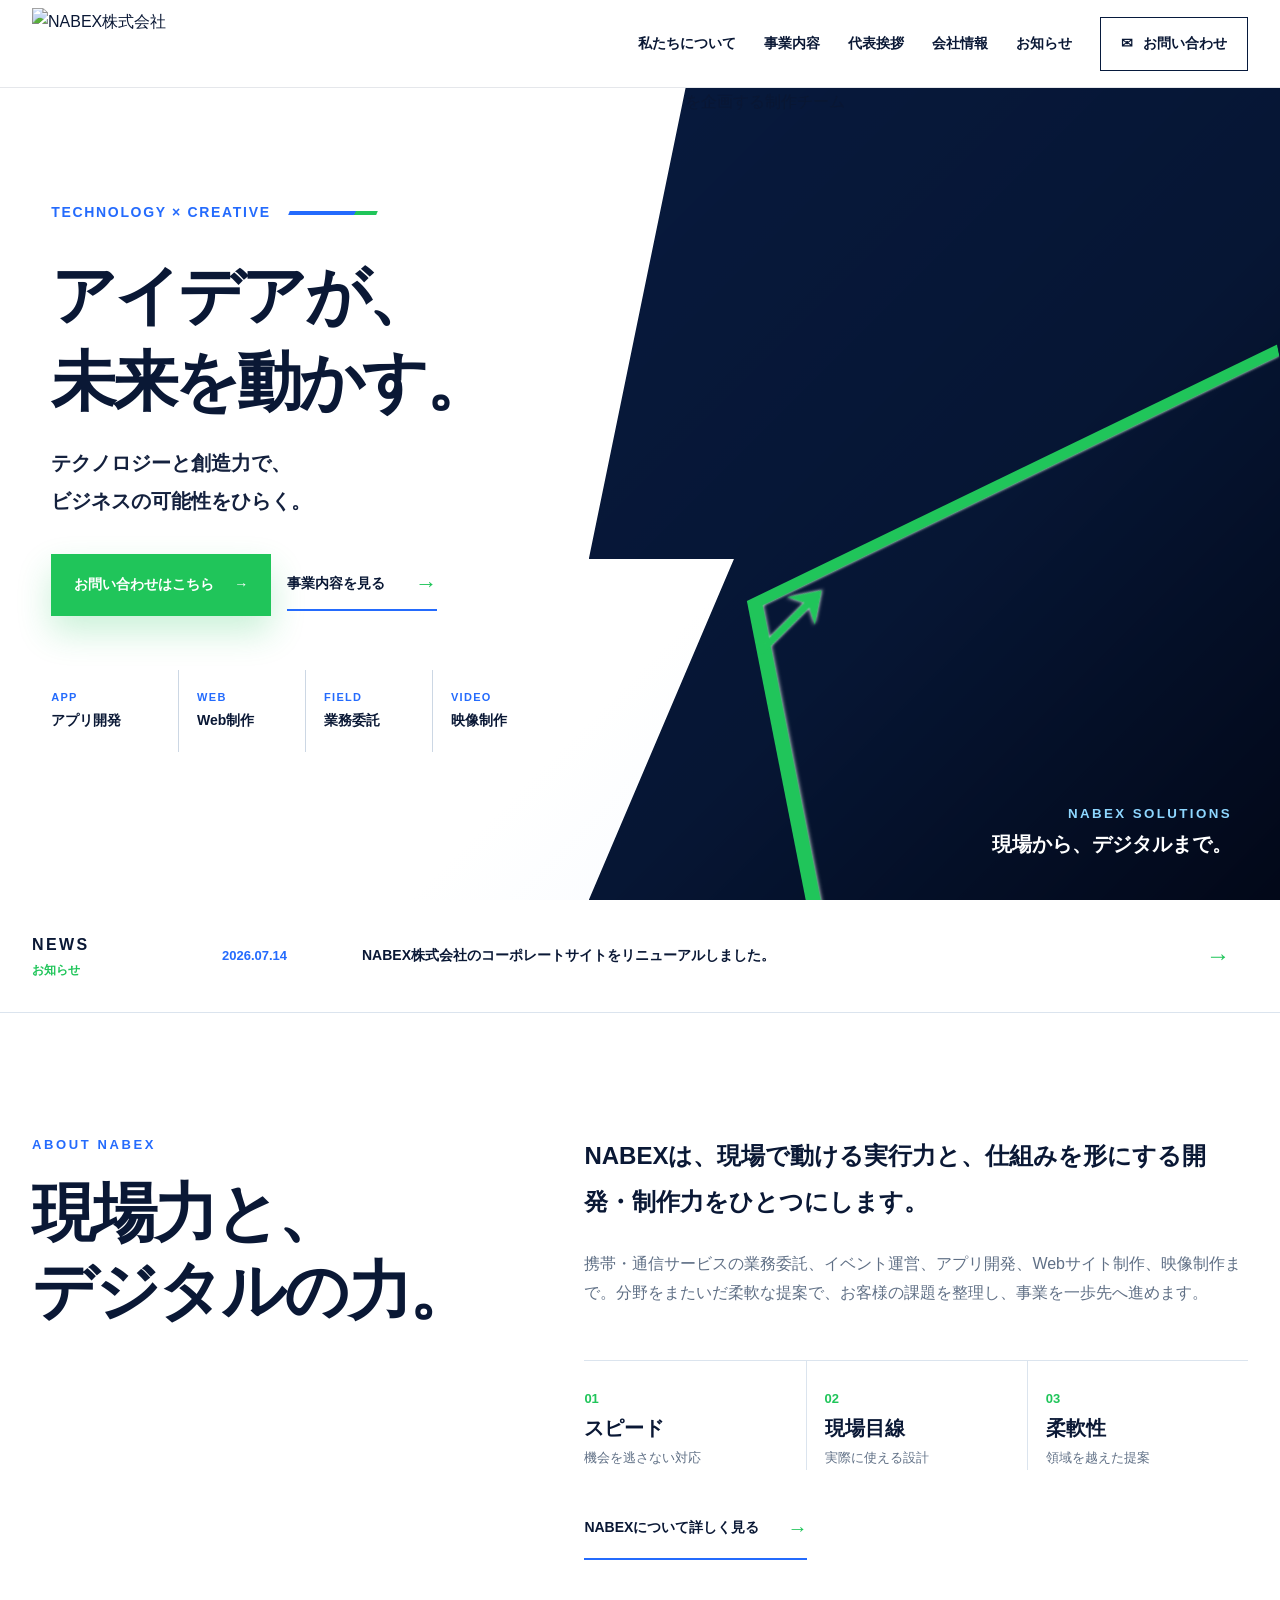
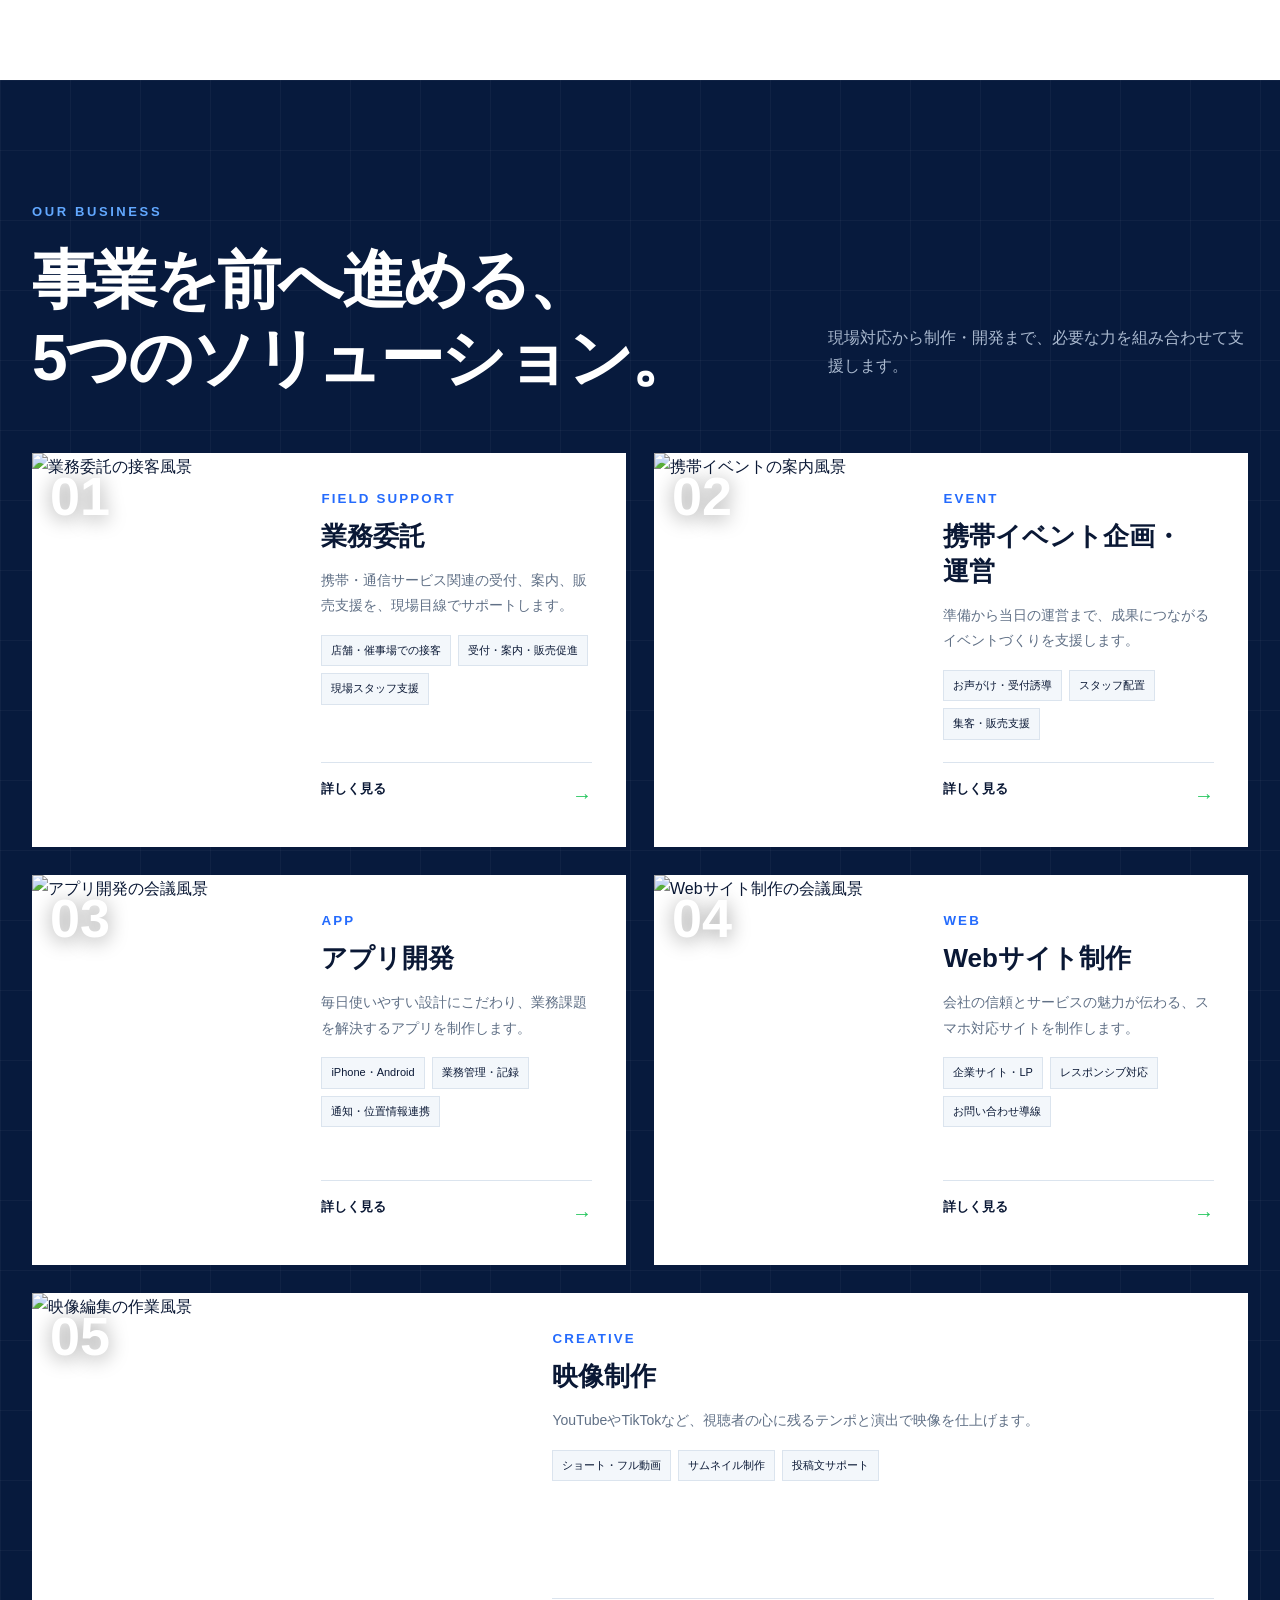
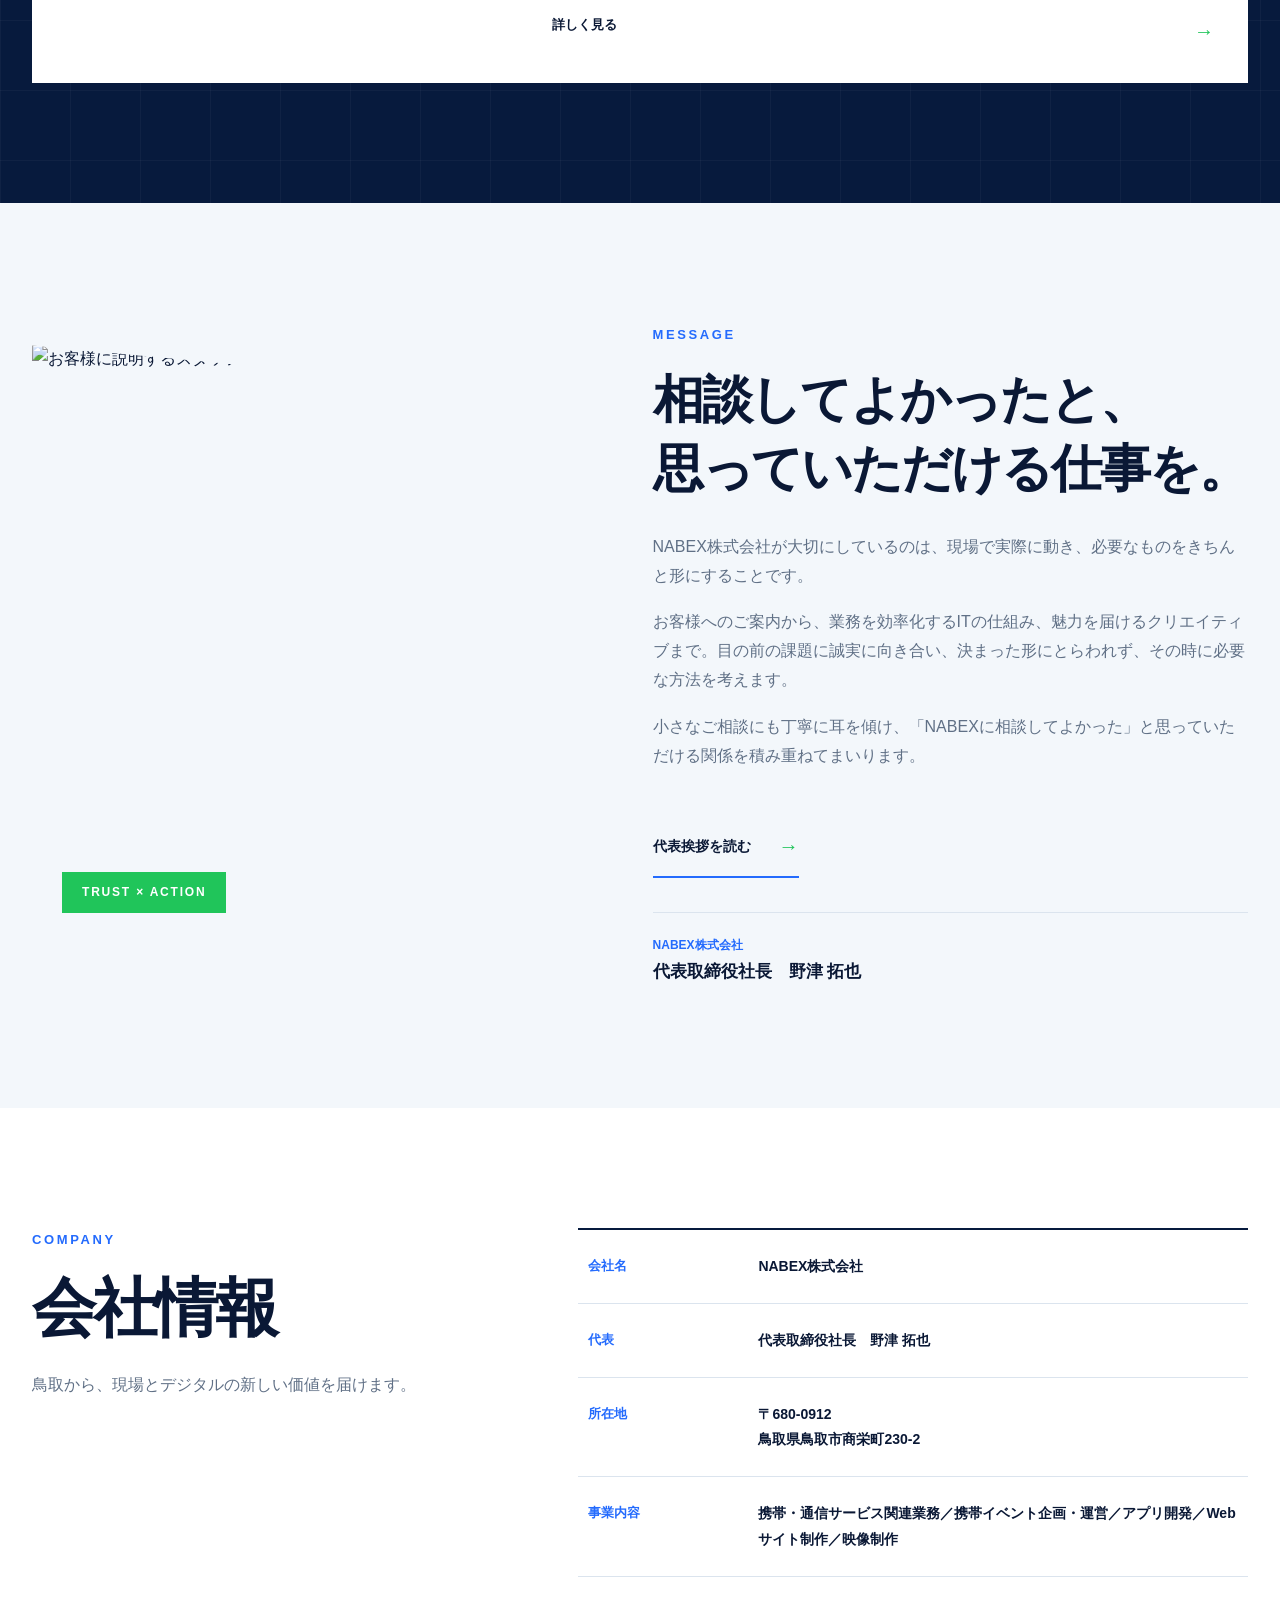
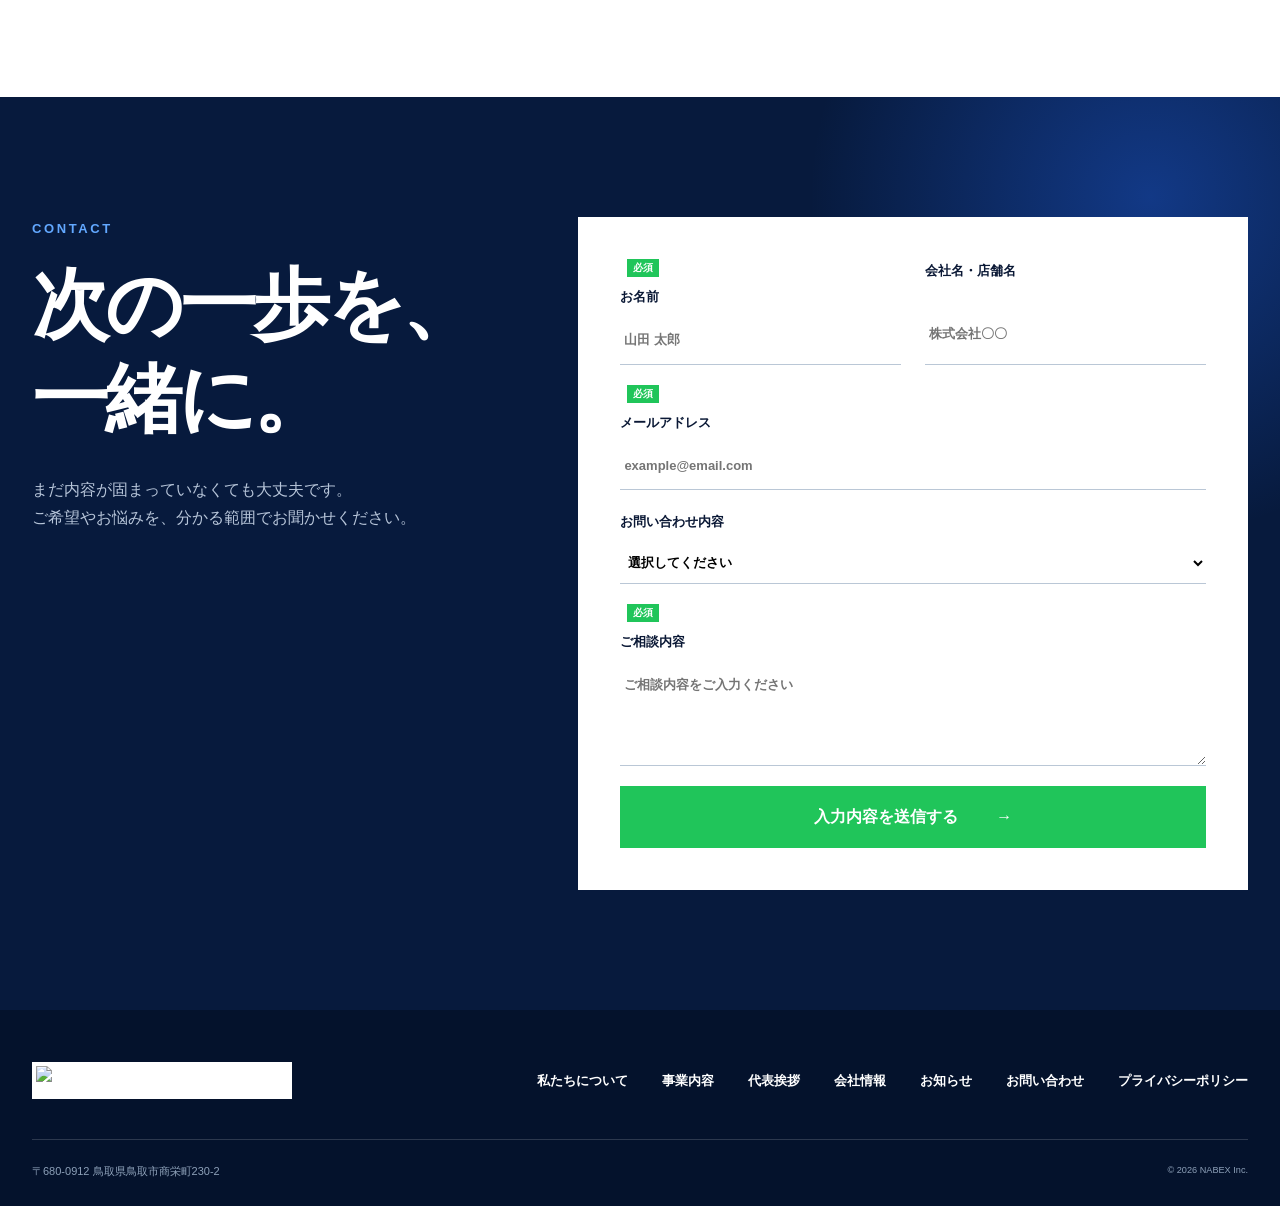
==== index.html @ 5d3fcea1 "Add files via upload" ====
<!doctype html>
<html lang="ja">
<head>
  <meta charset="utf-8">
  <meta name="viewport" content="width=device-width,initial-scale=1">
  <title>NABEX株式会社｜アイデアが、未来を動かす。</title>
  <meta name="description" content="鳥取県鳥取市を拠点に、業務委託、携帯イベント企画・運営、アプリ開発、Webサイト制作、映像制作を行うNABEX株式会社の公式サイトです。">
  <link rel="icon" href="assets/favicon.png">
  <link rel="stylesheet" href="style.css">
  <script src="script.js" defer></script>
</head>
<body>
<main>
  <header class="header"><div class="headerInner">
    <a class="brand" href="index.html" aria-label="トップへ"><img src="assets/nabex-logo.png" alt="NABEX株式会社"></a>
    <button class="menuButton" type="button" aria-label="メニューを開く" aria-expanded="false"><span></span><span></span><span></span></button>
    <nav class="nav" aria-label="メインメニュー"><a href="about.html">私たちについて</a><a href="services.html">事業内容</a><a href="message.html">代表挨拶</a><a href="company.html">会社情報</a><a href="news.html">お知らせ</a><a class="navContact" href="contact.html"><span>✉</span>お問い合わせ</a></nav>
  </div></header>

  <section class="hero" id="top">
    <div class="heroCopy"><div class="kicker">TECHNOLOGY × CREATIVE <i></i></div><h1>アイデアが、<br><em>未来を動かす。</em></h1><p>テクノロジーと創造力で、<br>ビジネスの可能性をひらく。</p>
      <div class="heroActions"><a class="button primary" href="contact.html">お問い合わせはこちら <span>→</span></a><a class="textLink" href="services.html">事業内容を見る <span>→</span></a></div>
      <div class="heroServiceList"><a href="services.html#app"><b>APP</b><span>アプリ開発</span></a><a href="services.html#web"><b>WEB</b><span>Web制作</span></a><a href="services.html#field"><b>FIELD</b><span>業務委託</span></a><a href="services.html#creative"><b>VIDEO</b><span>映像制作</span></a></div>
    </div>
    <div class="heroVisual"><img src="assets/hero-web.png" alt="Webサイトを企画する制作チーム"><div class="heroTint"></div><div class="growthLine"><span>↗</span></div><div class="visualLabel"><small>NABEX SOLUTIONS</small><strong>現場から、デジタルまで。</strong></div></div>
  </section>

  <section class="news" id="news"><div class="sectionWidth newsInner"><div class="newsTitle"><span>NEWS</span><b>お知らせ</b></div><time>2026.07.14</time><p>NABEX株式会社のコーポレートサイトをリニューアルしました。</p><a href="news.html" aria-label="お知らせ一覧を見る">→</a></div></section>

  <section class="about section" id="about"><div class="sectionWidth aboutGrid">
    <div class="sectionHeading"><span class="eyebrow">ABOUT NABEX</span><h2>現場力と、<br>デジタルの力。</h2></div>
    <div class="aboutBody"><p class="largeText">NABEXは、現場で動ける実行力と、仕組みを形にする開発・制作力をひとつにします。</p><p>携帯・通信サービスの業務委託、イベント運営、アプリ開発、Webサイト制作、映像制作まで。分野をまたいだ柔軟な提案で、お客様の課題を整理し、事業を一歩先へ進めます。</p><div class="values"><div><b>01</b><strong>スピード</strong><span>機会を逃さない対応</span></div><div><b>02</b><strong>現場目線</strong><span>実際に使える設計</span></div><div><b>03</b><strong>柔軟性</strong><span>領域を越えた提案</span></div></div><a class="inlineArrow" href="about.html">NABEXについて詳しく見る <span>→</span></a></div>
  </div></section>

  <section class="business section" id="business"><div class="sectionWidth"><div class="businessHead"><div class="sectionHeading light"><span class="eyebrow">OUR BUSINESS</span><h2>事業を前へ進める、<br>5つのソリューション。</h2></div><p>現場対応から制作・開発まで、必要な力を組み合わせて支援します。</p></div>
    <div class="serviceGrid">
      <article class="serviceCard" id="service-field"><div class="serviceImage"><img src="assets/service-outsourcing.png" alt="業務委託の接客風景"><span>01</span></div><div class="serviceContent"><small>FIELD SUPPORT</small><h3>業務委託</h3><p>携帯・通信サービス関連の受付、案内、販売支援を、現場目線でサポートします。</p><ul><li>店舗・催事場での接客</li><li>受付・案内・販売促進</li><li>現場スタッフ支援</li></ul><a href="services.html#field">詳しく見る <span>→</span></a></div></article>
      <article class="serviceCard"><div class="serviceImage"><img src="assets/service-outsourcing.png" alt="携帯イベントの案内風景"><span>02</span></div><div class="serviceContent"><small>EVENT</small><h3>携帯イベント企画・運営</h3><p>準備から当日の運営まで、成果につながるイベントづくりを支援します。</p><ul><li>お声がけ・受付誘導</li><li>スタッフ配置</li><li>集客・販売支援</li></ul><a href="services.html#event">詳しく見る <span>→</span></a></div></article>
      <article class="serviceCard" id="service-app"><div class="serviceImage"><img src="assets/service-app.png" alt="アプリ開発の会議風景"><span>03</span></div><div class="serviceContent"><small>APP</small><h3>アプリ開発</h3><p>毎日使いやすい設計にこだわり、業務課題を解決するアプリを制作します。</p><ul><li>iPhone・Android</li><li>業務管理・記録</li><li>通知・位置情報連携</li></ul><a href="services.html#app">詳しく見る <span>→</span></a></div></article>
      <article class="serviceCard" id="service-web"><div class="serviceImage"><img src="assets/hero-web.png" alt="Webサイト制作の会議風景"><span>04</span></div><div class="serviceContent"><small>WEB</small><h3>Webサイト制作</h3><p>会社の信頼とサービスの魅力が伝わる、スマホ対応サイトを制作します。</p><ul><li>企業サイト・LP</li><li>レスポンシブ対応</li><li>お問い合わせ導線</li></ul><a href="services.html#web">詳しく見る <span>→</span></a></div></article>
      <article class="serviceCard" id="service-creative"><div class="serviceImage"><img src="assets/service-video.png" alt="映像編集の作業風景"><span>05</span></div><div class="serviceContent"><small>CREATIVE</small><h3>映像制作</h3><p>YouTubeやTikTokなど、視聴者の心に残るテンポと演出で映像を仕上げます。</p><ul><li>ショート・フル動画</li><li>サムネイル制作</li><li>投稿文サポート</li></ul><a href="services.html#creative">詳しく見る <span>→</span></a></div></article>
    </div>
  </div></section>

  <section class="message section"><div class="sectionWidth messageGrid"><div class="messagePhoto"><img src="assets/service-outsourcing.png" alt="お客様に説明するスタッフ"><span>TRUST × ACTION</span></div><div class="messageText"><span class="eyebrow">MESSAGE</span><h2>相談してよかったと、<br>思っていただける仕事を。</h2><p>NABEX株式会社が大切にしているのは、現場で実際に動き、必要なものをきちんと形にすることです。</p><p>お客様へのご案内から、業務を効率化するITの仕組み、魅力を届けるクリエイティブまで。目の前の課題に誠実に向き合い、決まった形にとらわれず、その時に必要な方法を考えます。</p><p>小さなご相談にも丁寧に耳を傾け、「NABEXに相談してよかった」と思っていただける関係を積み重ねてまいります。</p><a class="inlineArrow" href="message.html">代表挨拶を読む <span>→</span></a><div class="signature"><span>NABEX株式会社</span><strong>代表取締役社長　野津 拓也</strong></div></div></div></section>

  <section class="company section" id="company"><div class="sectionWidth companyGrid"><div class="sectionHeading"><span class="eyebrow">COMPANY</span><h2>会社情報</h2><p>鳥取から、現場とデジタルの新しい価値を届けます。</p></div><dl><div><dt>会社名</dt><dd>NABEX株式会社</dd></div><div><dt>代表</dt><dd>代表取締役社長　野津 拓也</dd></div><div><dt>所在地</dt><dd>〒680-0912<br>鳥取県鳥取市商栄町230-2</dd></div><div><dt>事業内容</dt><dd>携帯・通信サービス関連業務／携帯イベント企画・運営／アプリ開発／Webサイト制作／映像制作</dd></div></dl></div></section>

  <section class="contact section" id="contact"><div class="contactGlow"></div><div class="sectionWidth contactGrid"><div class="contactCopy"><span class="eyebrow">CONTACT</span><h2><span>次の一歩を、</span><span>一緒に。</span></h2><p>まだ内容が固まっていなくても大丈夫です。<br>ご希望やお悩みを、分かる範囲でお聞かせください。</p></div><form class="contactForm"><div class="formColumns"><label>お名前<span>必須</span><input name="name" required placeholder="山田 太郎"></label><label>会社名・店舗名<input name="company" placeholder="株式会社〇〇"></label></div><label>メールアドレス<span>必須</span><input type="email" name="email" required placeholder="example@email.com"></label><label>お問い合わせ内容<select name="type"><option value="">選択してください</option><option>業務委託</option><option>携帯イベント企画・運営</option><option>アプリ開発</option><option>Webサイト制作</option><option>映像制作</option><option>その他</option></select></label><label>ご相談内容<span>必須</span><textarea name="message" required placeholder="ご相談内容をご入力ください"></textarea></label><button type="submit">入力内容を送信する <span>→</span></button><p class="formSuccess" role="status" hidden>ありがとうございます。お問い合わせ内容を受け付けました。</p></form></div></section>

  <footer><div class="sectionWidth footerTop"><a href="index.html"><img src="assets/nabex-logo.png" alt="NABEX株式会社"></a><div><a href="about.html">私たちについて</a><a href="services.html">事業内容</a><a href="message.html">代表挨拶</a><a href="company.html">会社情報</a><a href="news.html">お知らせ</a><a href="contact.html">お問い合わせ</a><a href="privacy.html">プライバシーポリシー</a></div></div><div class="sectionWidth footerBottom"><span>〒680-0912 鳥取県鳥取市商栄町230-2</span><small>© 2026 NABEX Inc.</small></div></footer>
</main>
</body>
</html>
---- style.css ----
:root{--navy:#071a3d;--navy2:#0b2756;--green:#20c55a;--blue:#246bfd;--ink:#0a1835;--muted:#607086;--pale:#f3f7fb;--line:#dbe4ee;--white:#fff}
*{box-sizing:border-box}html{scroll-behavior:smooth;scroll-padding-top:88px}body{margin:0;color:var(--ink);background:#fff;font-family:"Noto Sans JP","Hiragino Kaku Gothic ProN","Yu Gothic",Meiryo,sans-serif;line-height:1.8;overflow-x:hidden}a{color:inherit;text-decoration:none}img{display:block;max-width:100%}button,input,select,textarea{font:inherit}.sectionWidth{width:min(1240px,calc(100% - 64px));margin-inline:auto}.section{padding:120px 0}.eyebrow{display:block;color:var(--blue);font-size:13px;font-weight:800;letter-spacing:.2em;margin-bottom:18px}.sectionHeading h2{font-size:clamp(38px,5vw,68px);line-height:1.22;letter-spacing:-.045em;margin:0;font-weight:800}.sectionHeading p{color:var(--muted);max-width:440px;margin-top:24px}
.header{height:88px;position:fixed;inset:0 0 auto;z-index:50;background:rgba(255,255,255,.96);border-bottom:1px solid rgba(7,26,61,.1);backdrop-filter:blur(16px)}.headerInner{height:100%;width:min(1460px,calc(100% - 64px));margin:auto;display:flex;align-items:center;justify-content:space-between;gap:26px}.brand img{width:250px;height:72px;object-fit:contain}.nav{display:flex;align-items:center;gap:28px;font-size:14px;font-weight:700}.nav>a:not(.navContact){position:relative}.nav>a:not(.navContact):after{content:"";position:absolute;left:0;right:100%;bottom:-10px;height:2px;background:var(--green);transition:.25s}.nav>a:not(.navContact):hover:after,.nav>a.current:not(.navContact):after{right:0}.navContact{height:54px;border:1px solid var(--navy);padding:0 20px;display:flex;align-items:center;gap:10px;transition:.25s}.navContact:hover,.navContact.current{color:#fff;background:var(--navy)}.menuButton{display:none}
.hero{min-height:900px;padding-top:88px;display:grid;grid-template-columns:46% 54%;position:relative;background:linear-gradient(135deg,#fff 60%,#edf5ff);overflow:hidden}.heroCopy{padding:112px 4vw 0 max(4vw,calc((100vw - 1440px)/2 + 56px));position:relative;z-index:3}.kicker{display:flex;align-items:center;gap:18px;color:var(--blue);font-size:14px;font-weight:800;letter-spacing:.12em}.kicker i{width:88px;height:4px;background:linear-gradient(90deg,var(--blue) 75%,var(--green) 75%);transform:skew(-22deg)}.hero h1{font-size:clamp(56px,5.4vw,82px);line-height:1.32;letter-spacing:-.055em;margin:28px 0 18px;font-weight:850}.hero h1 em{font-style:normal;white-space:nowrap}.heroCopy>p{font-size:20px;font-weight:700;line-height:1.9;margin:0;color:#14213e}.heroActions{display:flex;align-items:center;gap:38px;margin-top:34px}.button{height:62px;padding:0 28px;display:inline-flex;align-items:center;justify-content:center;gap:32px;font-weight:800;transition:.25s}.primary{background:var(--green);color:#fff;box-shadow:0 16px 34px rgba(32,197,90,.24)}.primary:hover{background:#16aa49;transform:translateY(-2px)}.primary:hover span,.textLink:hover span{transform:translateX(6px)}.button span,.textLink span{transition:.25s}.textLink{height:52px;display:flex;align-items:center;gap:28px;border-bottom:2px solid var(--blue);font-weight:800}.textLink span{color:var(--green);font-size:22px}.heroServiceList{display:grid;grid-template-columns:repeat(4,1fr);margin-top:54px;max-width:620px}.heroServiceList a{min-height:82px;padding:8px 18px;border-left:1px solid #ccd7e4;display:flex;flex-direction:column;justify-content:center}.heroServiceList a:first-child{border-left:0;padding-left:0}.heroServiceList b{font-size:11px;color:var(--blue);letter-spacing:.12em}.heroServiceList span{font-size:14px;font-weight:800;white-space:nowrap}.heroVisual{position:relative;overflow:hidden;clip-path:polygon(14% 0,100% 0,100% 100%,0 100%,21% 58%,0 58%);background:var(--navy);animation:visualIn .9s ease both}.heroVisual>img{width:100%;height:100%;object-fit:cover}.heroTint{position:absolute;inset:0;background:linear-gradient(135deg,rgba(36,107,253,.06),rgba(7,26,61,.2) 55%,rgba(7,26,61,.8));mix-blend-mode:multiply}.growthLine{position:absolute;right:-2%;bottom:8%;width:72%;height:48%;border-left:13px solid var(--green);border-top:13px solid var(--green);transform:skew(-22deg) rotate(-31deg);filter:drop-shadow(0 0 2px white);animation:lineIn 1.2s .35s ease both}.growthLine span{position:absolute;left:-28px;top:-47px;color:var(--green);font-size:92px;transform:rotate(31deg) skew(22deg);font-weight:900}.visualLabel{position:absolute;right:48px;bottom:38px;color:#fff;text-align:right}.visualLabel small{display:block;color:#8ed7ff;letter-spacing:.18em;font-weight:800}.visualLabel strong{font-size:20px}.news{border-bottom:1px solid var(--line);background:#fff}.newsInner{height:112px;display:grid;grid-template-columns:170px 120px 1fr 42px;align-items:center;gap:20px}.newsTitle{display:flex;flex-direction:column}.newsTitle span{font-weight:900;letter-spacing:.15em}.newsTitle b{font-size:12px;color:var(--green)}.news time{font-size:13px;color:var(--blue);font-weight:800}.news p{font-size:14px;font-weight:600}.news a{font-size:24px;color:var(--green)}
.about{background:#fff}.aboutGrid{display:grid;grid-template-columns:.8fr 1.2fr;gap:110px}.largeText{font-size:24px;font-weight:750;line-height:1.9;margin:0 0 26px}.aboutBody>p:not(.largeText){color:var(--muted);max-width:720px}.values{display:grid;grid-template-columns:repeat(3,1fr);margin-top:52px;border-top:1px solid var(--line)}.values>div{padding:26px 18px 0;border-left:1px solid var(--line);display:flex;flex-direction:column}.values>div:first-child{border-left:0;padding-left:0}.values b{color:var(--green);font-size:13px}.values strong{font-size:20px}.values span{font-size:13px;color:var(--muted)}
.business{background:var(--navy);color:#fff;position:relative;overflow:hidden}.business:before{content:"";position:absolute;inset:0;background-image:linear-gradient(rgba(255,255,255,.035) 1px,transparent 1px),linear-gradient(90deg,rgba(255,255,255,.035) 1px,transparent 1px);background-size:70px 70px}.business>.sectionWidth{position:relative}.businessHead{display:flex;justify-content:space-between;align-items:end;margin-bottom:56px}.light .eyebrow{color:#62a8ff}.light h2{color:#fff}.businessHead>p{color:#aab9cf;max-width:420px}.serviceGrid{display:grid;grid-template-columns:repeat(2,1fr);gap:28px}.serviceCard{background:#fff;color:var(--ink);display:grid;grid-template-columns:43% 57%;min-height:390px;overflow:hidden;transition:.3s}.serviceCard:last-child{grid-column:1/-1;grid-template-columns:40% 60%}.serviceCard:hover{transform:translateY(-7px);box-shadow:0 26px 60px rgba(0,0,0,.24)}.serviceImage{position:relative;overflow:hidden}.serviceImage img{width:100%;height:100%;object-fit:cover;transition:.5s}.serviceCard:hover img{transform:scale(1.04)}.serviceImage span{position:absolute;left:18px;top:16px;color:#fff;font-size:54px;font-weight:900;line-height:1;text-shadow:0 3px 20px rgba(0,0,0,.4)}.serviceContent{padding:34px;display:flex;flex-direction:column}.serviceContent small{color:var(--blue);font-weight:800;letter-spacing:.16em}.serviceContent h3{font-size:26px;line-height:1.35;margin:8px 0 14px}.serviceContent p{font-size:14px;color:var(--muted);margin:0}.serviceContent ul{list-style:none;margin:16px 0 22px;padding:0;display:flex;flex-wrap:wrap;gap:7px}.serviceContent li{font-size:11px;padding:5px 9px;background:var(--pale);border:1px solid var(--line)}.serviceContent>a{margin-top:auto;display:flex;justify-content:space-between;padding-top:14px;border-top:1px solid var(--line);font-size:13px;font-weight:800}.serviceContent>a span{color:var(--green);font-size:20px}
.message{background:var(--pale)}.messageGrid{display:grid;grid-template-columns:1fr 1fr;gap:90px;align-items:center}.messagePhoto{height:620px;position:relative;clip-path:polygon(0 0,100% 8%,87% 100%,0 92%)}.messagePhoto img{width:100%;height:100%;object-fit:cover}.messagePhoto span{position:absolute;left:30px;bottom:52px;background:var(--green);color:#fff;padding:10px 20px;font-size:12px;font-weight:900;letter-spacing:.15em}.messageText h2{font-size:clamp(34px,4vw,56px);line-height:1.35;letter-spacing:-.04em;margin:0 0 30px}.messageText p{color:var(--muted);margin:0 0 18px}.signature{border-top:1px solid var(--line);margin-top:34px;padding-top:22px;display:flex;flex-direction:column}.signature span{font-size:12px;color:var(--blue);font-weight:800}.signature strong{font-size:17px}
.company{background:#fff}.companyGrid{display:grid;grid-template-columns:.8fr 1.2fr;gap:100px}.company dl{margin:0;border-top:2px solid var(--navy)}.company dl>div{display:grid;grid-template-columns:170px 1fr;border-bottom:1px solid var(--line);padding:24px 10px}.company dt{font-size:13px;color:var(--blue);font-weight:800}.company dd{margin:0;font-size:14px;font-weight:600}
.contact{background:var(--navy);color:#fff;position:relative;overflow:hidden}.contactGlow{position:absolute;width:740px;height:740px;border-radius:50%;right:-240px;top:-270px;background:radial-gradient(circle,rgba(36,107,253,.38),transparent 65%)}.contactGrid{position:relative;display:grid;grid-template-columns:.8fr 1.2fr;gap:100px}.contactCopy .eyebrow{color:#62a8ff}.contactCopy h2{font-size:clamp(52px,6vw,86px);line-height:1.22;letter-spacing:-.05em;margin:0 0 30px}.contactCopy p{color:#b7c5d9}.contactForm{background:#fff;color:var(--ink);padding:42px;display:grid;gap:20px}.contactForm label{display:grid;gap:8px;font-size:13px;font-weight:800}.contactForm label>span{display:inline-block;justify-self:start;background:var(--green);color:#fff;font-size:10px;padding:0 6px;margin-left:7px;grid-row:1;grid-column:1}.contactForm input,.contactForm select,.contactForm textarea{width:100%;border:0;border-bottom:1px solid #bac7d6;padding:12px 4px;outline:none;background:#fff}.contactForm input:focus,.contactForm select:focus,.contactForm textarea:focus{border-color:var(--blue)}.contactForm textarea{min-height:105px;resize:vertical}.formColumns{display:grid;grid-template-columns:1fr 1fr;gap:24px}.contactForm button{height:62px;background:var(--green);color:#fff;border:0;font-weight:800;cursor:pointer;display:flex;align-items:center;justify-content:center;gap:38px;transition:.25s}.contactForm button:hover{background:#16aa49}.formSuccess{margin:0;color:#11823c;font-weight:800;text-align:center;font-size:13px}
footer{background:#04122c;color:#fff;padding:52px 0 24px}.footerTop{display:flex;align-items:center;justify-content:space-between;padding-bottom:40px}.footerTop img{width:260px;background:#fff;padding:4px}.footerTop>div{display:flex;gap:34px;font-size:13px;font-weight:700}.footerBottom{border-top:1px solid rgba(255,255,255,.16);padding-top:22px;display:flex;justify-content:space-between;color:#8da0b8;font-size:11px}

/* Multi-page components */
.inlineArrow{display:inline-flex;align-items:center;gap:28px;margin-top:28px;padding:12px 0;border-bottom:2px solid var(--blue);font-size:14px;font-weight:800}.inlineArrow span{color:var(--green);font-size:20px;transition:.25s}.inlineArrow:hover span{transform:translateX(6px)}
.subHero{min-height:570px;padding:184px 0 92px;background:linear-gradient(135deg,#f7faff 0%,#fff 58%,#eaf3ff 100%);position:relative;overflow:hidden}.subHero:after{content:"";position:absolute;width:560px;height:560px;right:-160px;top:24px;border:82px solid rgba(36,107,253,.055);border-radius:50%}.subHero .sectionWidth{position:relative;z-index:1}.breadcrumbs{display:flex;align-items:center;gap:12px;margin-bottom:58px;color:#8390a2;font-size:11px;font-weight:700;letter-spacing:.08em}.breadcrumbs a{color:var(--blue)}.subHero h1{font-size:clamp(52px,6vw,84px);line-height:1.23;letter-spacing:-.055em;margin:0 0 28px}.subHero p{color:var(--muted);font-size:18px;font-weight:650;margin:0}.subHero.servicesHero,.subHero.messageHero{background:linear-gradient(135deg,#071a3d,#0b2756 60%,#10418c);color:#fff}.subHero.servicesHero p,.subHero.messageHero p{color:#bdcce1}.subHero.servicesHero .breadcrumbs,.subHero.messageHero .breadcrumbs{color:#8fa5c3}.subHero.servicesHero:after,.subHero.messageHero:after{border-color:rgba(32,197,90,.12)}.subHero.contactSubHero{background:linear-gradient(135deg,#f5fff8,#fff 55%,#e9f3ff)}.subHero.compactHero{min-height:430px;padding-bottom:70px}.splitLead{display:grid;grid-template-columns:.8fr 1.2fr;gap:110px}.splitLead h2,.companyPage h2{font-size:clamp(36px,4.5vw,60px);line-height:1.35;letter-spacing:-.045em;margin:0}.splitLead>div:last-child>p:not(.largeText){color:var(--muted)}
.contentSection{padding:110px 0}.palePanel{background:var(--pale)}.navyPanel{background:var(--navy);color:#fff;position:relative;overflow:hidden}.navyPanel:before{content:"";position:absolute;inset:0;background-image:linear-gradient(rgba(255,255,255,.035) 1px,transparent 1px),linear-gradient(90deg,rgba(255,255,255,.035) 1px,transparent 1px);background-size:70px 70px}.navyPanel>.sectionWidth{position:relative}.centerHeading{text-align:center;max-width:820px;margin:0 auto 58px}.centerHeading h2{font-size:clamp(38px,5vw,64px);line-height:1.3;letter-spacing:-.045em;margin:0 0 18px}.centerHeading p{color:var(--muted);margin:0}.navyPanel .centerHeading p{color:#aebdd2}.missionStatement{max-width:950px;margin:auto;padding:58px 65px;border:1px solid rgba(255,255,255,.17);background:rgba(255,255,255,.04);display:grid;grid-template-columns:160px 1fr;align-items:center}.missionStatement span{color:var(--green);font-size:13px;font-weight:900;letter-spacing:.18em}.missionStatement strong{font-size:clamp(26px,3vw,42px);line-height:1.55}.valueCards{display:grid;grid-template-columns:repeat(3,1fr);gap:24px}.valueCards article{padding:42px 34px;border:1px solid var(--line);background:#fff;box-shadow:0 15px 45px rgba(7,26,61,.06)}.valueCards b{color:var(--green);font-size:14px}.valueCards h3{font-size:28px;margin:15px 0 14px}.valueCards p{color:var(--muted);font-size:14px;margin:0}.workStyle{display:grid;grid-template-columns:1fr 1fr;gap:100px;align-items:center}.workStyle h2{font-size:clamp(36px,4vw,56px);line-height:1.35;letter-spacing:-.04em;margin:0 0 22px}.workStyle>div>p{color:var(--muted)}.workStyle ol{list-style:none;margin:0;padding:0;border-top:2px solid var(--navy)}.workStyle li{display:grid;grid-template-columns:62px 1fr;gap:20px;padding:22px 8px;border-bottom:1px solid var(--line)}.workStyle li>b{color:var(--green)}.workStyle li>span{display:grid;grid-template-columns:100px 1fr;color:var(--muted);font-size:14px}.workStyle li strong{color:var(--ink);font-size:17px}
.pageCta{padding:100px 0;text-align:center;background:linear-gradient(135deg,#0b2756,#071a3d);color:#fff}.pageCta h2{font-size:clamp(38px,5vw,64px);line-height:1.35;letter-spacing:-.045em;margin:0 0 16px}.pageCta p{color:#b7c5d9;margin:0 0 30px}.pageCta .button{min-width:260px}
.serviceIndex{display:grid;grid-template-columns:repeat(5,1fr);margin-top:-36px;position:relative;z-index:3;background:#fff;box-shadow:0 18px 55px rgba(7,26,61,.12)}.serviceIndex a{min-height:112px;padding:22px;border-right:1px solid var(--line);display:flex;flex-direction:column;justify-content:center;transition:.25s}.serviceIndex a:last-child{border-right:0}.serviceIndex a:hover{background:var(--navy);color:#fff}.serviceIndex b{color:var(--green);font-size:11px}.serviceIndex span{font-size:14px;font-weight:800}.serviceDetails{display:grid;gap:120px}.serviceDetail{display:grid;grid-template-columns:1fr 1fr;gap:90px;align-items:center;scroll-margin-top:120px}.serviceDetail.reverse .serviceDetailImage{order:2}.serviceDetailImage{height:540px;position:relative;overflow:hidden}.serviceDetailImage:after{content:"";position:absolute;inset:0;background:linear-gradient(160deg,transparent 55%,rgba(7,26,61,.45))}.serviceDetailImage img{width:100%;height:100%;object-fit:cover}.serviceDetailImage span{position:absolute;z-index:1;left:25px;top:18px;color:#fff;font-size:74px;line-height:1;font-weight:900;text-shadow:0 5px 26px rgba(0,0,0,.35)}.serviceDetailBody>small{color:var(--blue);font-size:12px;font-weight:900;letter-spacing:.16em}.serviceDetailBody h2{font-size:clamp(38px,4.5vw,60px);line-height:1.25;letter-spacing:-.045em;margin:8px 0 22px}.serviceDetailBody .lead{font-size:20px;font-weight:750;line-height:1.8;color:var(--ink)}.serviceDetailBody>p:not(.lead){color:var(--muted)}.serviceDetailBody ul{list-style:none;padding:0;margin:28px 0 0;display:grid;grid-template-columns:1fr 1fr;border-top:1px solid var(--line)}.serviceDetailBody li{padding:13px 8px;border-bottom:1px solid var(--line);font-size:13px;font-weight:750}.serviceDetailBody li:before{content:"✓";color:var(--green);font-weight:900;margin-right:9px}.flowCards{list-style:none;margin:0;padding:0;display:grid;grid-template-columns:repeat(4,1fr);gap:18px}.flowCards li{min-height:210px;padding:30px 26px;background:#fff;border-top:4px solid var(--green);display:flex;flex-direction:column}.flowCards b{color:var(--blue);font-size:12px}.flowCards strong{font-size:20px;margin:25px 0 10px}.flowCards span{color:var(--muted);font-size:13px}
.messageLongGrid{display:grid;grid-template-columns:.75fr 1.25fr;gap:100px;align-items:start}.messageLong aside{position:sticky;top:120px}.messagePortrait{height:530px;position:relative;overflow:hidden}.messagePortrait img{width:100%;height:100%;object-fit:cover}.messagePortrait span{position:absolute;left:22px;bottom:22px;padding:9px 16px;background:var(--green);color:#fff;font-size:11px;font-weight:900;letter-spacing:.15em}.representative{padding:20px 0;border-bottom:1px solid var(--line);display:flex;flex-direction:column}.representative small{color:var(--blue);font-weight:800}.messageLong article h2{font-size:clamp(40px,5vw,66px);line-height:1.35;letter-spacing:-.045em;margin:0 0 38px}.messageLong article>p{color:#46576e;margin:0 0 25px}.messageLong blockquote{margin:48px 0;padding:40px 45px;border-left:6px solid var(--green);background:var(--pale);color:var(--navy);font-size:clamp(24px,3vw,38px);font-weight:850;line-height:1.6}.largeSignature{margin-top:48px}.largeSignature strong{font-size:20px}
.companyPageGrid{display:grid;grid-template-columns:.75fr 1.25fr;gap:100px}.companyPageGrid>div>p{color:var(--muted);margin-top:24px}.companyPage dl{margin:0;border-top:2px solid var(--navy)}.companyPage dl>div{display:grid;grid-template-columns:170px 1fr;border-bottom:1px solid var(--line);padding:25px 10px}.companyPage dt{font-size:13px;color:var(--blue);font-weight:800}.companyPage dd{margin:0;font-size:15px;font-weight:600}.companyLinks{display:grid;grid-template-columns:repeat(3,1fr);gap:22px}.companyLinks article{padding:34px;background:#fff;border:1px solid var(--line)}.companyLinks article>span{color:var(--blue);font-size:11px;font-weight:900;letter-spacing:.16em}.companyLinks h3{font-size:24px;margin:12px 0}.companyLinks p{color:var(--muted);font-size:13px}.companyLinks a{display:inline-block;margin-top:20px;color:var(--green);font-size:13px;font-weight:800}
.newsPageGrid{display:grid;grid-template-columns:240px 1fr;gap:80px}.newsPageGrid>aside{display:flex;flex-direction:column}.newsPageGrid>aside span{color:var(--blue);font-size:13px;font-weight:900;letter-spacing:.15em}.newsPageGrid>aside strong{font-size:20px}.newsList{border-top:2px solid var(--navy)}.newsList article{padding:42px 12px;border-bottom:1px solid var(--line)}.newsList article>div{display:flex;gap:18px;align-items:center}.newsList time{color:var(--blue);font-size:13px;font-weight:800}.newsList article>div span{padding:3px 9px;background:var(--pale);font-size:10px;font-weight:800}.newsList h2{font-size:23px;line-height:1.6;margin:18px 0 12px}.newsList p{color:var(--muted);font-size:14px;margin:0}.emptyNews{padding:34px 12px;color:#8a97a8;font-size:13px;border-bottom:1px solid var(--line)}
.contactPage{padding-top:100px}.contactNotes{margin-top:38px;padding-top:24px;border-top:1px solid rgba(255,255,255,.18)}.contactNotes strong{font-size:14px}.contactNotes ul{padding-left:1.2em;color:#b7c5d9;font-size:13px}.privacyCheck{display:flex!important;grid-template-columns:auto 1fr!important;align-items:center;gap:10px!important;font-weight:600!important}.privacyCheck input{width:18px!important;height:18px}.privacyCheck span{position:static!important;background:none!important;color:var(--ink)!important;font-size:12px!important;padding:0!important;margin:0!important;grid-row:auto!important;grid-column:auto!important}.privacyCheck a{color:var(--blue);text-decoration:underline}
.legalBody{max-width:900px}.legalBody>p:first-child{font-size:17px;font-weight:650;line-height:2}.legalBody article{margin-top:48px}.legalBody h2{font-size:22px;margin:0 0 15px;padding-bottom:12px;border-bottom:1px solid var(--line)}.legalBody p,.legalBody li{color:var(--muted);font-size:14px}.legalBody a{color:var(--blue);text-decoration:underline}.policyDate{text-align:right;margin-top:55px}
@keyframes visualIn{from{opacity:0;transform:translateX(60px)}to{opacity:1;transform:none}}@keyframes lineIn{from{opacity:0;clip-path:inset(100% 0 0 0)}to{opacity:1;clip-path:inset(0)}}
@media(max-width:1100px){.nav{gap:20px}.brand img{width:235px}.hero{grid-template-columns:1fr;min-height:auto}.heroCopy{padding:96px 7vw 50px}.heroVisual{height:560px;clip-path:polygon(0 12%,100% 0,100% 100%,0 100%)}.aboutGrid,.messageGrid,.companyGrid,.contactGrid{gap:50px}.serviceCard{grid-template-columns:1fr}.serviceImage{height:250px}.serviceCard:last-child{grid-template-columns:1fr}.serviceCard:last-child .serviceImage{height:300px}}
@media(max-width:820px){html{scroll-padding-top:72px}.sectionWidth{width:min(100% - 36px,1240px)}.section{padding:78px 0}.header{height:72px}.headerInner{width:calc(100% - 32px)}.brand img{width:190px;height:54px}.menuButton{display:grid;gap:5px;background:none;border:0;padding:10px;cursor:pointer}.menuButton span{width:26px;height:2px;background:var(--navy)}.nav{display:none;position:absolute;top:72px;left:0;right:0;background:#fff;padding:24px;box-shadow:0 16px 30px rgba(7,26,61,.16);align-items:stretch}.navOpen{display:grid;gap:8px}.nav a{padding:10px}.navContact{margin-top:8px}.hero{padding-top:72px}.heroCopy{padding:72px 24px 44px}.hero h1{font-size:clamp(46px,10vw,68px)}.heroServiceList{grid-template-columns:repeat(2,1fr)}.heroServiceList a:nth-child(3){border-left:0}.newsInner{height:auto;padding:24px 0;grid-template-columns:100px 1fr 30px}.news time{grid-column:2}.news p{grid-column:1/3;margin:0}.news a{grid-column:3;grid-row:1/3}.aboutGrid,.messageGrid,.companyGrid,.contactGrid{grid-template-columns:1fr}.values{margin-top:35px}.businessHead{display:block}.businessHead>p{margin-top:20px}.serviceGrid{grid-template-columns:1fr}.serviceCard:last-child{grid-column:auto}.messagePhoto{height:440px}.companyGrid{gap:45px}.contactGrid{gap:45px}.footerTop{align-items:flex-start}.footerTop>div{display:grid;grid-template-columns:1fr 1fr}}
@media(max-width:560px){.sectionWidth{width:calc(100% - 28px)}.section{padding:64px 0}.sectionHeading h2{font-size:36px}.heroCopy{padding:54px 20px 35px}.kicker{font-size:11px}.kicker i{width:45px}.hero h1{font-size:43px;margin-top:22px}.heroCopy>p{font-size:16px}.heroActions{display:grid;gap:12px}.button,.textLink{width:100%}.textLink{justify-content:space-between}.heroServiceList{margin-top:35px}.heroServiceList a{padding:8px 10px}.heroServiceList span{font-size:12px}.heroVisual{height:410px}.visualLabel{right:20px;bottom:18px}.growthLine{border-width:8px}.newsInner{grid-template-columns:86px 1fr 24px}.news p{font-size:12px}.aboutGrid{gap:38px}.largeText{font-size:19px}.values{grid-template-columns:1fr}.values>div,.values>div:first-child{border-left:0;border-bottom:1px solid var(--line);padding:16px 0}.serviceCard{display:block}.serviceImage,.serviceCard:last-child .serviceImage{height:230px}.serviceContent{padding:25px}.messageGrid{gap:36px}.messagePhoto{height:330px}.messageText h2{font-size:34px}.company dl>div{grid-template-columns:1fr;gap:5px;padding:18px 4px}.contactCopy h2{font-size:58px}.contactForm{padding:24px 18px}.formColumns{grid-template-columns:1fr}.footerTop{display:block}.footerTop img{width:220px;margin-bottom:30px}.footerTop>div{gap:16px}.footerBottom{display:grid;gap:12px}}
@media(prefers-reduced-motion:reduce){*{scroll-behavior:auto!important;animation:none!important;transition:none!important}}

/* Contact heading: preserve the intentional two-line phrase. */
.contactCopy h2 span{display:block;white-space:nowrap}
@media(max-width:560px){.contactCopy h2{font-size:clamp(42px,13.5vw,54px);letter-spacing:-.065em}}

/* Keep Japanese headings and calls-to-action from breaking at awkward points. */
h1,h2,h3,.button,.textLink,.nav a,.heroServiceList span,.newsTitle,.serviceContent>a{
  word-break:keep-all;
  overflow-wrap:normal;
  line-break:strict;
}
h1,h2,h3{text-wrap:balance}
.heroActions{gap:22px}
.heroActions .primary{min-width:238px;padding-inline:22px;gap:20px;white-space:nowrap}
.heroActions .textLink{min-width:164px;justify-content:space-between;white-space:nowrap}
.navContact{white-space:nowrap}
@media(max-width:1280px) and (min-width:1101px){
  .heroCopy{padding-right:30px}
  .hero h1{font-size:clamp(54px,5.1vw,70px)}
  .heroActions{gap:16px}
  .heroActions .primary{min-width:220px;padding-inline:18px;font-size:14px}
  .heroActions .textLink{min-width:150px;font-size:14px}
}
@media(max-width:560px){
  .heroActions .primary,.heroActions .textLink{min-width:0}
  .contactCopy h2 span{white-space:nowrap}
}

/* Responsive rules for the added pages */
.footerTop>div{flex-wrap:wrap;justify-content:flex-end;row-gap:12px;max-width:760px}
@media(max-width:1200px){
  .headerInner{gap:18px}.brand img{width:215px}.nav{gap:18px;font-size:13px}.navContact{padding-inline:14px}
}
@media(max-width:980px){
  html{scroll-padding-top:72px}.header{height:72px}.headerInner{width:calc(100% - 32px)}.brand img{width:190px;height:54px}.menuButton{display:grid;gap:5px;background:none;border:0;padding:10px;cursor:pointer}.menuButton span{width:26px;height:2px;background:var(--navy)}.nav{display:none;position:absolute;top:72px;left:0;right:0;background:#fff;padding:24px;box-shadow:0 16px 30px rgba(7,26,61,.16);align-items:stretch}.navOpen{display:grid;gap:8px}.nav a{padding:10px}.navContact{margin-top:8px}.nav>a.current:not(.navContact):after{display:none}
  .subHero{min-height:500px;padding:150px 0 76px}.breadcrumbs{margin-bottom:40px}.subHero.compactHero{min-height:390px}
  .splitLead,.workStyle,.companyPageGrid,.messageLongGrid{grid-template-columns:1fr;gap:55px}.valueCards{grid-template-columns:1fr}.missionStatement{grid-template-columns:1fr;gap:20px;padding:42px}.serviceIndex{grid-template-columns:repeat(2,1fr)}.serviceIndex a{border-bottom:1px solid var(--line)}.serviceDetail,.serviceDetail.reverse{grid-template-columns:1fr;gap:40px}.serviceDetail.reverse .serviceDetailImage{order:0}.serviceDetailImage{height:460px}.flowCards{grid-template-columns:repeat(2,1fr)}.messageLong aside{position:static;display:grid;grid-template-columns:1fr 1fr;gap:25px;align-items:end}.messagePortrait{height:430px}.companyLinks{grid-template-columns:1fr}.newsPageGrid{grid-template-columns:1fr;gap:35px}
}
@media(max-width:820px){
  .footerTop>div{justify-content:flex-start;max-width:none}
}
@media(max-width:560px){
  .subHero{min-height:430px;padding:125px 0 62px}.subHero h1{font-size:43px}.subHero p{font-size:15px}.breadcrumbs{margin-bottom:30px}.subHero.compactHero{min-height:350px}.contentSection{padding:72px 0}.splitLead{gap:35px}.missionStatement{padding:30px 22px}.missionStatement strong{font-size:24px}.valueCards article{padding:32px 24px}.workStyle{gap:35px}.workStyle li{grid-template-columns:42px 1fr}.workStyle li>span{grid-template-columns:1fr;gap:3px}.pageCta{padding:72px 0}.pageCta h2{font-size:36px}.serviceIndex{grid-template-columns:1fr;margin-top:0;width:100%;box-shadow:none}.serviceIndex a{min-height:80px;display:grid;grid-template-columns:40px 1fr;align-items:center}.serviceDetails{gap:78px}.serviceDetailImage{height:300px}.serviceDetailImage span{font-size:54px}.serviceDetailBody .lead{font-size:18px}.serviceDetailBody ul{grid-template-columns:1fr}.flowCards{grid-template-columns:1fr}.flowCards li{min-height:165px}.messageLong aside{display:block}.messagePortrait{height:350px}.representative{margin-bottom:10px}.messageLong article h2{font-size:38px}.messageLong blockquote{margin:35px 0;padding:28px 22px;font-size:23px}.companyPage dl>div{grid-template-columns:1fr;gap:5px;padding:19px 5px}.newsList h2{font-size:19px}.contactPage{padding-top:70px}.legalBody article{margin-top:38px}.legalBody h2{font-size:19px}
}
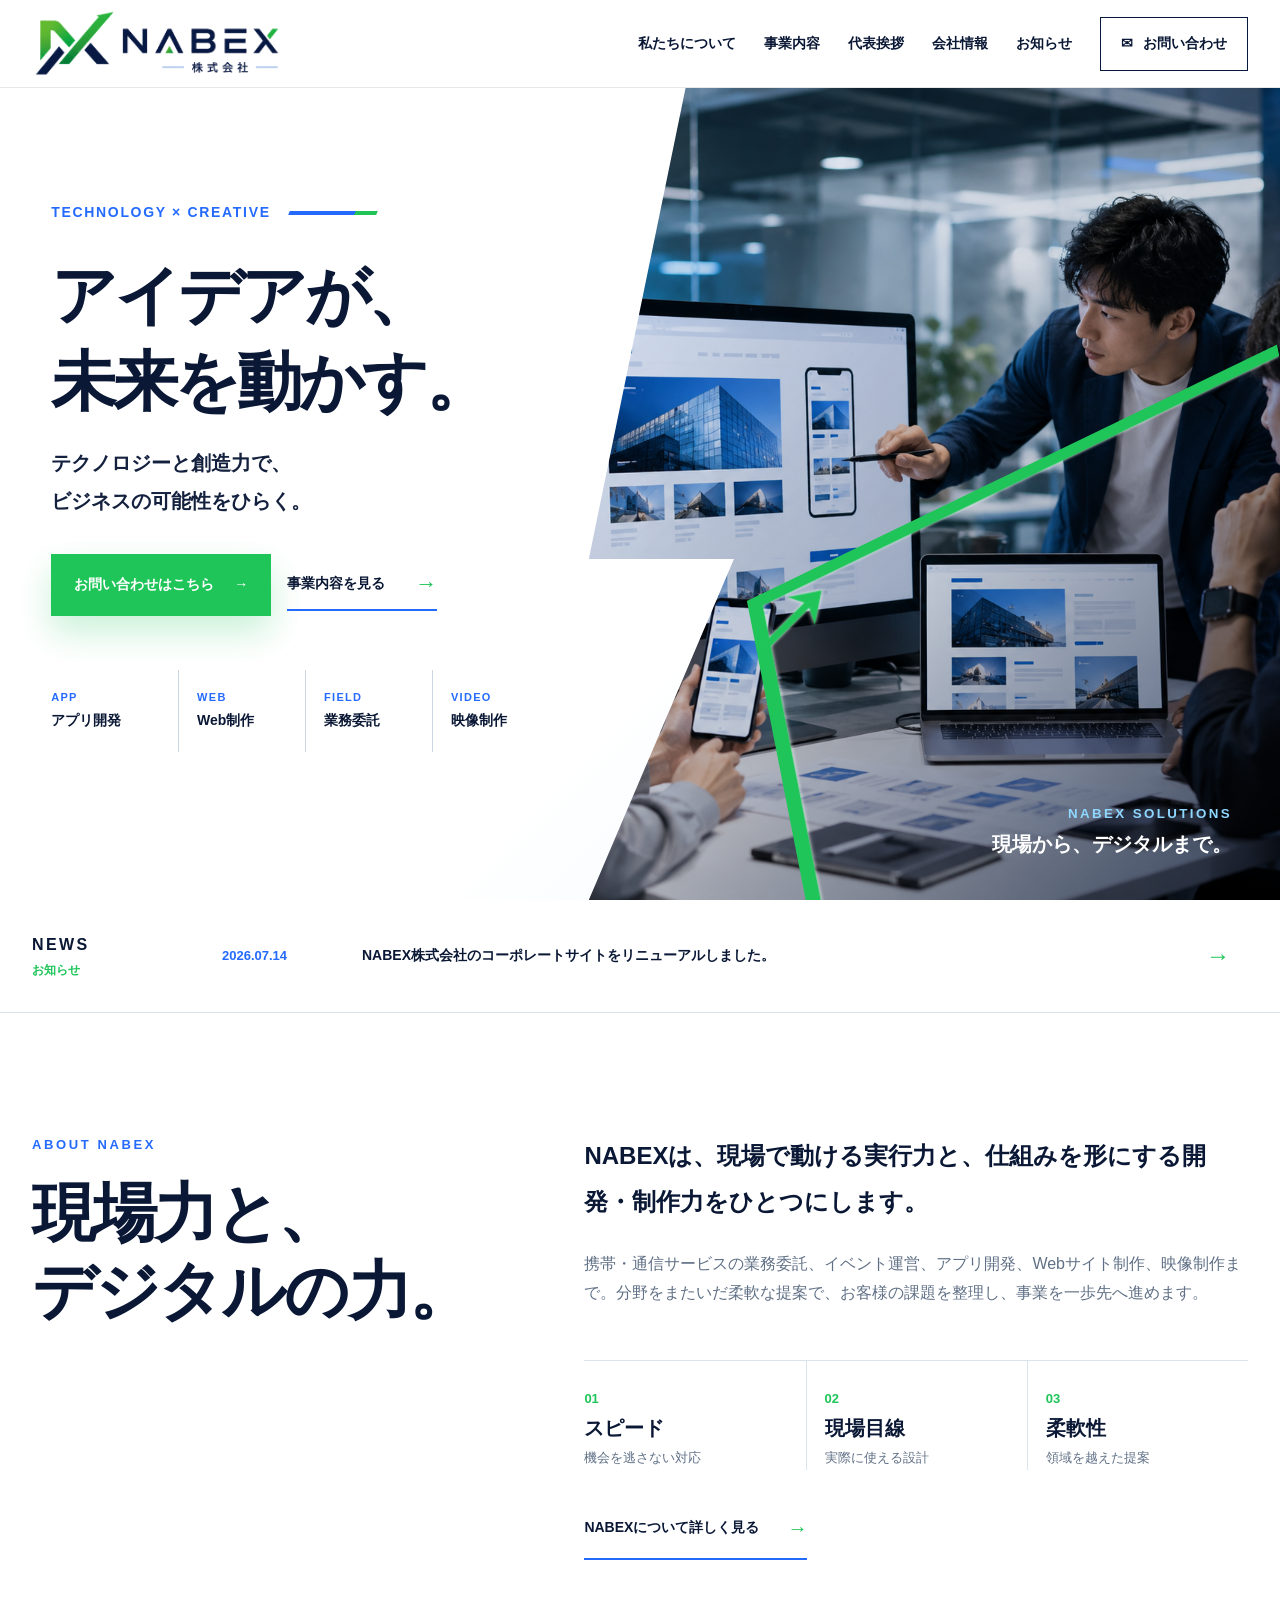
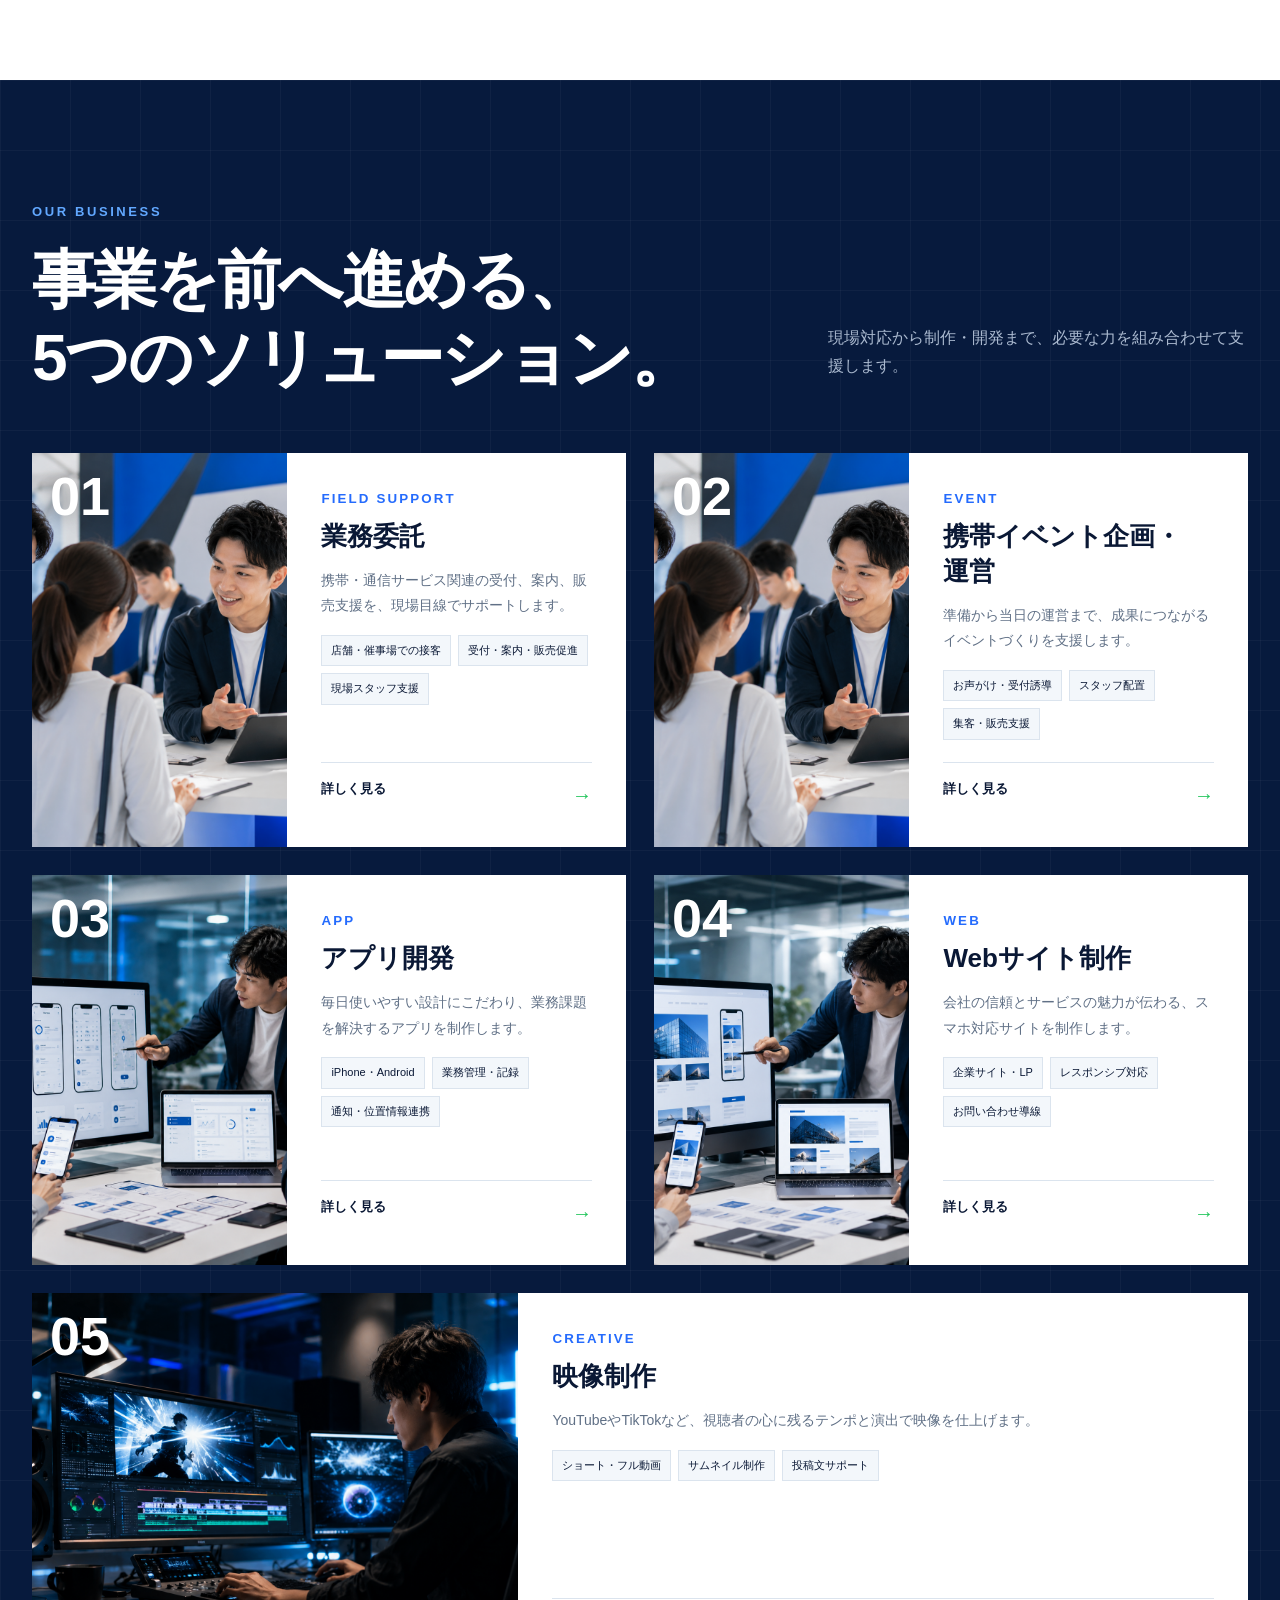
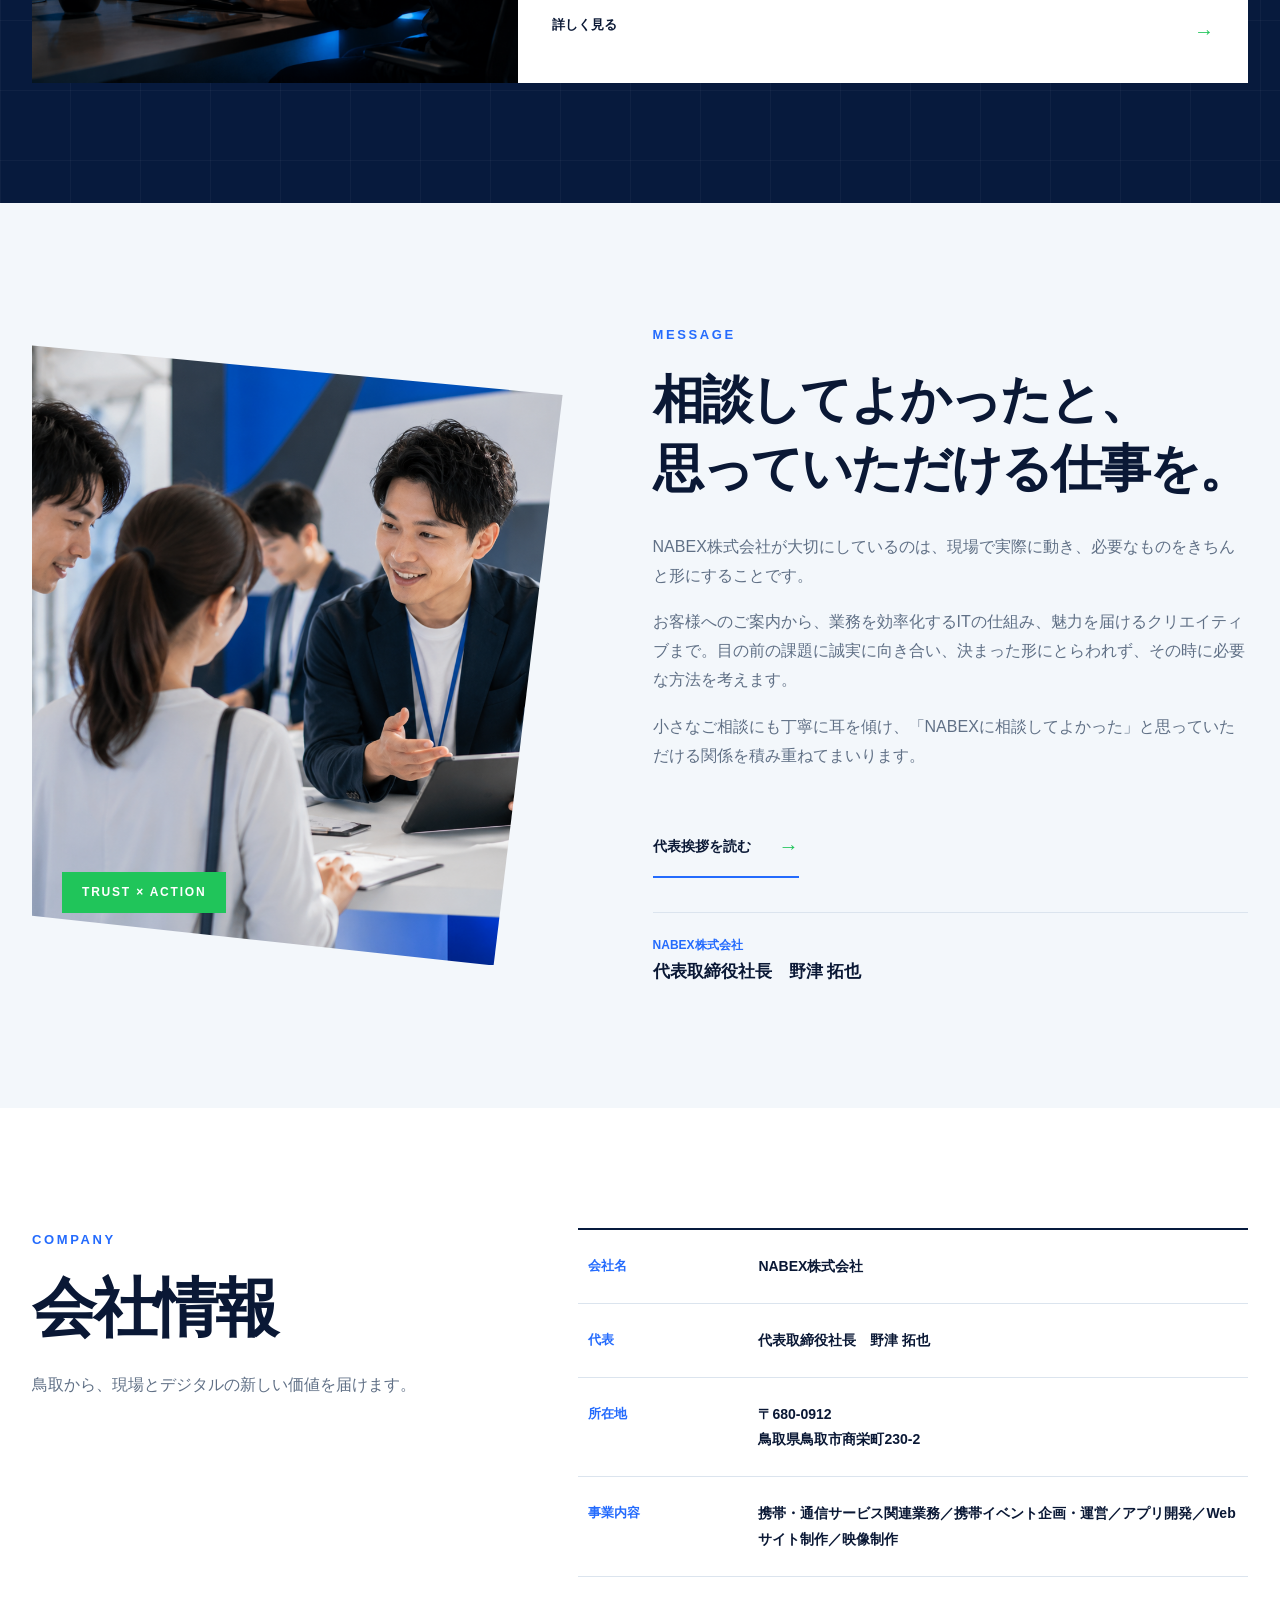
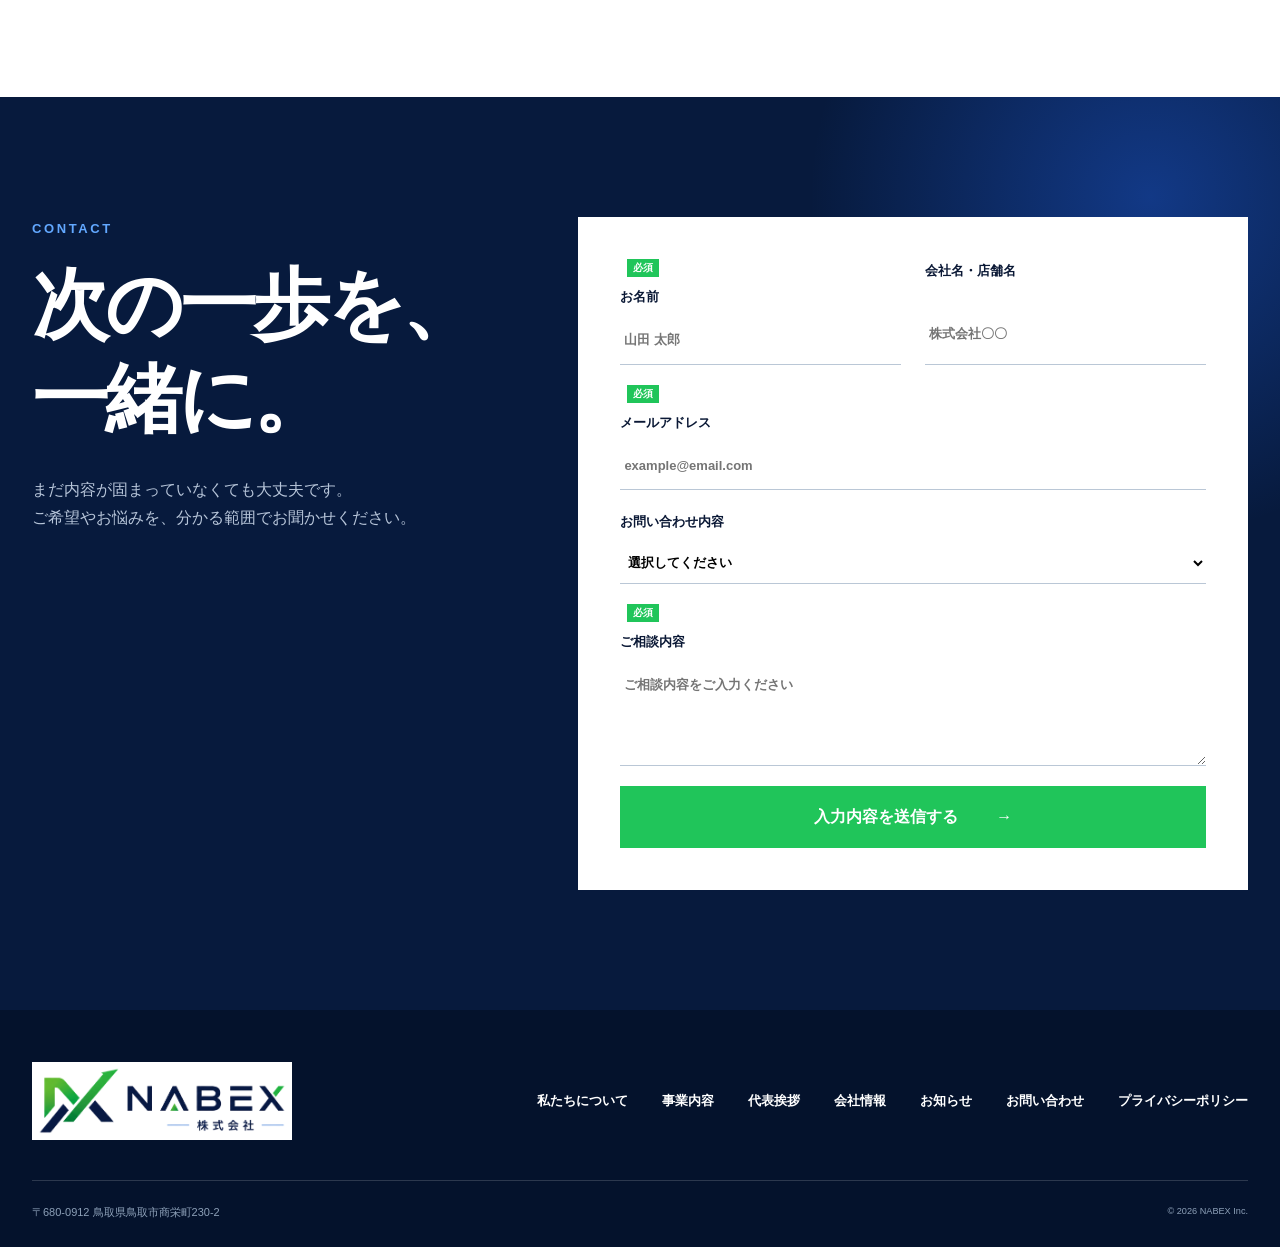
==== commit 0ca234db: "Add files via upload" ====
--- a/index.html
+++ b/index.html
@@ -5,14 +5,14 @@
   <meta name="viewport" content="width=device-width,initial-scale=1">
   <title>NABEX株式会社｜アイデアが、未来を動かす。</title>
   <meta name="description" content="鳥取県鳥取市を拠点に、業務委託、携帯イベント企画・運営、アプリ開発、Webサイト制作、映像制作を行うNABEX株式会社の公式サイトです。">
-  <link rel="icon" href="assets/favicon.png">
+  <link rel="icon" href="favicon.png">
   <link rel="stylesheet" href="style.css">
   <script src="script.js" defer></script>
 </head>
 <body>
 <main>
   <header class="header"><div class="headerInner">
-    <a class="brand" href="index.html" aria-label="トップへ"><img src="assets/nabex-logo.png" alt="NABEX株式会社"></a>
+    <a class="brand" href="index.html" aria-label="トップへ"><img src="nabex-logo.png" alt="NABEX株式会社"></a>
     <button class="menuButton" type="button" aria-label="メニューを開く" aria-expanded="false"><span></span><span></span><span></span></button>
     <nav class="nav" aria-label="メインメニュー"><a href="about.html">私たちについて</a><a href="services.html">事業内容</a><a href="message.html">代表挨拶</a><a href="company.html">会社情報</a><a href="news.html">お知らせ</a><a class="navContact" href="contact.html"><span>✉</span>お問い合わせ</a></nav>
   </div></header>
@@ -22,7 +22,7 @@
       <div class="heroActions"><a class="button primary" href="contact.html">お問い合わせはこちら <span>→</span></a><a class="textLink" href="services.html">事業内容を見る <span>→</span></a></div>
       <div class="heroServiceList"><a href="services.html#app"><b>APP</b><span>アプリ開発</span></a><a href="services.html#web"><b>WEB</b><span>Web制作</span></a><a href="services.html#field"><b>FIELD</b><span>業務委託</span></a><a href="services.html#creative"><b>VIDEO</b><span>映像制作</span></a></div>
     </div>
-    <div class="heroVisual"><img src="assets/hero-web.png" alt="Webサイトを企画する制作チーム"><div class="heroTint"></div><div class="growthLine"><span>↗</span></div><div class="visualLabel"><small>NABEX SOLUTIONS</small><strong>現場から、デジタルまで。</strong></div></div>
+    <div class="heroVisual"><img src="hero-web.png" alt="Webサイトを企画する制作チーム"><div class="heroTint"></div><div class="growthLine"><span>↗</span></div><div class="visualLabel"><small>NABEX SOLUTIONS</small><strong>現場から、デジタルまで。</strong></div></div>
   </section>
 
   <section class="news" id="news"><div class="sectionWidth newsInner"><div class="newsTitle"><span>NEWS</span><b>お知らせ</b></div><time>2026.07.14</time><p>NABEX株式会社のコーポレートサイトをリニューアルしました。</p><a href="news.html" aria-label="お知らせ一覧を見る">→</a></div></section>
@@ -34,21 +34,21 @@
 
   <section class="business section" id="business"><div class="sectionWidth"><div class="businessHead"><div class="sectionHeading light"><span class="eyebrow">OUR BUSINESS</span><h2>事業を前へ進める、<br>5つのソリューション。</h2></div><p>現場対応から制作・開発まで、必要な力を組み合わせて支援します。</p></div>
     <div class="serviceGrid">
-      <article class="serviceCard" id="service-field"><div class="serviceImage"><img src="assets/service-outsourcing.png" alt="業務委託の接客風景"><span>01</span></div><div class="serviceContent"><small>FIELD SUPPORT</small><h3>業務委託</h3><p>携帯・通信サービス関連の受付、案内、販売支援を、現場目線でサポートします。</p><ul><li>店舗・催事場での接客</li><li>受付・案内・販売促進</li><li>現場スタッフ支援</li></ul><a href="services.html#field">詳しく見る <span>→</span></a></div></article>
-      <article class="serviceCard"><div class="serviceImage"><img src="assets/service-outsourcing.png" alt="携帯イベントの案内風景"><span>02</span></div><div class="serviceContent"><small>EVENT</small><h3>携帯イベント企画・運営</h3><p>準備から当日の運営まで、成果につながるイベントづくりを支援します。</p><ul><li>お声がけ・受付誘導</li><li>スタッフ配置</li><li>集客・販売支援</li></ul><a href="services.html#event">詳しく見る <span>→</span></a></div></article>
-      <article class="serviceCard" id="service-app"><div class="serviceImage"><img src="assets/service-app.png" alt="アプリ開発の会議風景"><span>03</span></div><div class="serviceContent"><small>APP</small><h3>アプリ開発</h3><p>毎日使いやすい設計にこだわり、業務課題を解決するアプリを制作します。</p><ul><li>iPhone・Android</li><li>業務管理・記録</li><li>通知・位置情報連携</li></ul><a href="services.html#app">詳しく見る <span>→</span></a></div></article>
-      <article class="serviceCard" id="service-web"><div class="serviceImage"><img src="assets/hero-web.png" alt="Webサイト制作の会議風景"><span>04</span></div><div class="serviceContent"><small>WEB</small><h3>Webサイト制作</h3><p>会社の信頼とサービスの魅力が伝わる、スマホ対応サイトを制作します。</p><ul><li>企業サイト・LP</li><li>レスポンシブ対応</li><li>お問い合わせ導線</li></ul><a href="services.html#web">詳しく見る <span>→</span></a></div></article>
-      <article class="serviceCard" id="service-creative"><div class="serviceImage"><img src="assets/service-video.png" alt="映像編集の作業風景"><span>05</span></div><div class="serviceContent"><small>CREATIVE</small><h3>映像制作</h3><p>YouTubeやTikTokなど、視聴者の心に残るテンポと演出で映像を仕上げます。</p><ul><li>ショート・フル動画</li><li>サムネイル制作</li><li>投稿文サポート</li></ul><a href="services.html#creative">詳しく見る <span>→</span></a></div></article>
+      <article class="serviceCard" id="service-field"><div class="serviceImage"><img src="service-outsourcing.png" alt="業務委託の接客風景"><span>01</span></div><div class="serviceContent"><small>FIELD SUPPORT</small><h3>業務委託</h3><p>携帯・通信サービス関連の受付、案内、販売支援を、現場目線でサポートします。</p><ul><li>店舗・催事場での接客</li><li>受付・案内・販売促進</li><li>現場スタッフ支援</li></ul><a href="services.html#field">詳しく見る <span>→</span></a></div></article>
+      <article class="serviceCard"><div class="serviceImage"><img src="service-outsourcing.png" alt="携帯イベントの案内風景"><span>02</span></div><div class="serviceContent"><small>EVENT</small><h3>携帯イベント企画・運営</h3><p>準備から当日の運営まで、成果につながるイベントづくりを支援します。</p><ul><li>お声がけ・受付誘導</li><li>スタッフ配置</li><li>集客・販売支援</li></ul><a href="services.html#event">詳しく見る <span>→</span></a></div></article>
+      <article class="serviceCard" id="service-app"><div class="serviceImage"><img src="service-app.png" alt="アプリ開発の会議風景"><span>03</span></div><div class="serviceContent"><small>APP</small><h3>アプリ開発</h3><p>毎日使いやすい設計にこだわり、業務課題を解決するアプリを制作します。</p><ul><li>iPhone・Android</li><li>業務管理・記録</li><li>通知・位置情報連携</li></ul><a href="services.html#app">詳しく見る <span>→</span></a></div></article>
+      <article class="serviceCard" id="service-web"><div class="serviceImage"><img src="hero-web.png" alt="Webサイト制作の会議風景"><span>04</span></div><div class="serviceContent"><small>WEB</small><h3>Webサイト制作</h3><p>会社の信頼とサービスの魅力が伝わる、スマホ対応サイトを制作します。</p><ul><li>企業サイト・LP</li><li>レスポンシブ対応</li><li>お問い合わせ導線</li></ul><a href="services.html#web">詳しく見る <span>→</span></a></div></article>
+      <article class="serviceCard" id="service-creative"><div class="serviceImage"><img src="service-video.png" alt="映像編集の作業風景"><span>05</span></div><div class="serviceContent"><small>CREATIVE</small><h3>映像制作</h3><p>YouTubeやTikTokなど、視聴者の心に残るテンポと演出で映像を仕上げます。</p><ul><li>ショート・フル動画</li><li>サムネイル制作</li><li>投稿文サポート</li></ul><a href="services.html#creative">詳しく見る <span>→</span></a></div></article>
     </div>
   </div></section>
 
-  <section class="message section"><div class="sectionWidth messageGrid"><div class="messagePhoto"><img src="assets/service-outsourcing.png" alt="お客様に説明するスタッフ"><span>TRUST × ACTION</span></div><div class="messageText"><span class="eyebrow">MESSAGE</span><h2>相談してよかったと、<br>思っていただける仕事を。</h2><p>NABEX株式会社が大切にしているのは、現場で実際に動き、必要なものをきちんと形にすることです。</p><p>お客様へのご案内から、業務を効率化するITの仕組み、魅力を届けるクリエイティブまで。目の前の課題に誠実に向き合い、決まった形にとらわれず、その時に必要な方法を考えます。</p><p>小さなご相談にも丁寧に耳を傾け、「NABEXに相談してよかった」と思っていただける関係を積み重ねてまいります。</p><a class="inlineArrow" href="message.html">代表挨拶を読む <span>→</span></a><div class="signature"><span>NABEX株式会社</span><strong>代表取締役社長　野津 拓也</strong></div></div></div></section>
+  <section class="message section"><div class="sectionWidth messageGrid"><div class="messagePhoto"><img src="service-outsourcing.png" alt="お客様に説明するスタッフ"><span>TRUST × ACTION</span></div><div class="messageText"><span class="eyebrow">MESSAGE</span><h2>相談してよかったと、<br>思っていただける仕事を。</h2><p>NABEX株式会社が大切にしているのは、現場で実際に動き、必要なものをきちんと形にすることです。</p><p>お客様へのご案内から、業務を効率化するITの仕組み、魅力を届けるクリエイティブまで。目の前の課題に誠実に向き合い、決まった形にとらわれず、その時に必要な方法を考えます。</p><p>小さなご相談にも丁寧に耳を傾け、「NABEXに相談してよかった」と思っていただける関係を積み重ねてまいります。</p><a class="inlineArrow" href="message.html">代表挨拶を読む <span>→</span></a><div class="signature"><span>NABEX株式会社</span><strong>代表取締役社長　野津 拓也</strong></div></div></div></section>
 
   <section class="company section" id="company"><div class="sectionWidth companyGrid"><div class="sectionHeading"><span class="eyebrow">COMPANY</span><h2>会社情報</h2><p>鳥取から、現場とデジタルの新しい価値を届けます。</p></div><dl><div><dt>会社名</dt><dd>NABEX株式会社</dd></div><div><dt>代表</dt><dd>代表取締役社長　野津 拓也</dd></div><div><dt>所在地</dt><dd>〒680-0912<br>鳥取県鳥取市商栄町230-2</dd></div><div><dt>事業内容</dt><dd>携帯・通信サービス関連業務／携帯イベント企画・運営／アプリ開発／Webサイト制作／映像制作</dd></div></dl></div></section>
 
   <section class="contact section" id="contact"><div class="contactGlow"></div><div class="sectionWidth contactGrid"><div class="contactCopy"><span class="eyebrow">CONTACT</span><h2><span>次の一歩を、</span><span>一緒に。</span></h2><p>まだ内容が固まっていなくても大丈夫です。<br>ご希望やお悩みを、分かる範囲でお聞かせください。</p></div><form class="contactForm"><div class="formColumns"><label>お名前<span>必須</span><input name="name" required placeholder="山田 太郎"></label><label>会社名・店舗名<input name="company" placeholder="株式会社〇〇"></label></div><label>メールアドレス<span>必須</span><input type="email" name="email" required placeholder="example@email.com"></label><label>お問い合わせ内容<select name="type"><option value="">選択してください</option><option>業務委託</option><option>携帯イベント企画・運営</option><option>アプリ開発</option><option>Webサイト制作</option><option>映像制作</option><option>その他</option></select></label><label>ご相談内容<span>必須</span><textarea name="message" required placeholder="ご相談内容をご入力ください"></textarea></label><button type="submit">入力内容を送信する <span>→</span></button><p class="formSuccess" role="status" hidden>ありがとうございます。お問い合わせ内容を受け付けました。</p></form></div></section>
 
-  <footer><div class="sectionWidth footerTop"><a href="index.html"><img src="assets/nabex-logo.png" alt="NABEX株式会社"></a><div><a href="about.html">私たちについて</a><a href="services.html">事業内容</a><a href="message.html">代表挨拶</a><a href="company.html">会社情報</a><a href="news.html">お知らせ</a><a href="contact.html">お問い合わせ</a><a href="privacy.html">プライバシーポリシー</a></div></div><div class="sectionWidth footerBottom"><span>〒680-0912 鳥取県鳥取市商栄町230-2</span><small>© 2026 NABEX Inc.</small></div></footer>
+  <footer><div class="sectionWidth footerTop"><a href="index.html"><img src="nabex-logo.png" alt="NABEX株式会社"></a><div><a href="about.html">私たちについて</a><a href="services.html">事業内容</a><a href="message.html">代表挨拶</a><a href="company.html">会社情報</a><a href="news.html">お知らせ</a><a href="contact.html">お問い合わせ</a><a href="privacy.html">プライバシーポリシー</a></div></div><div class="sectionWidth footerBottom"><span>〒680-0912 鳥取県鳥取市商栄町230-2</span><small>© 2026 NABEX Inc.</small></div></footer>
 </main>
 </body>
 </html>
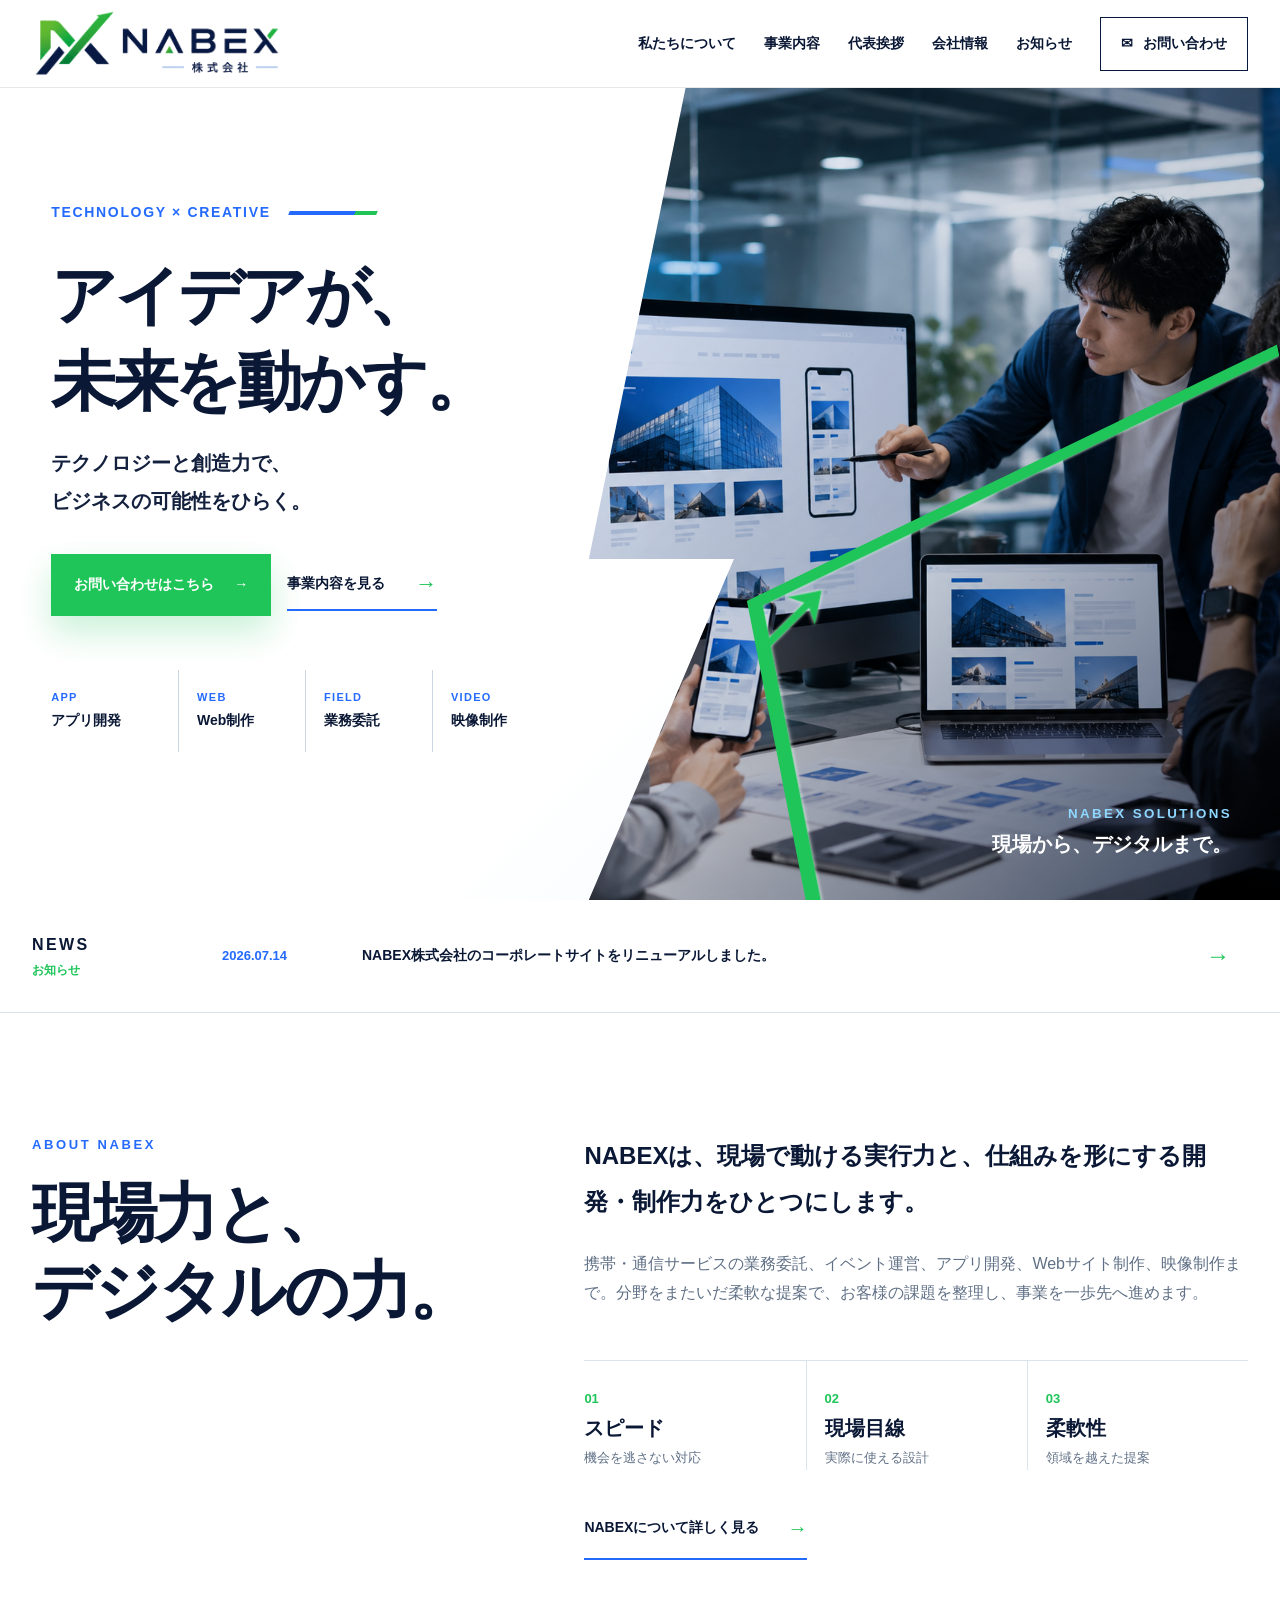
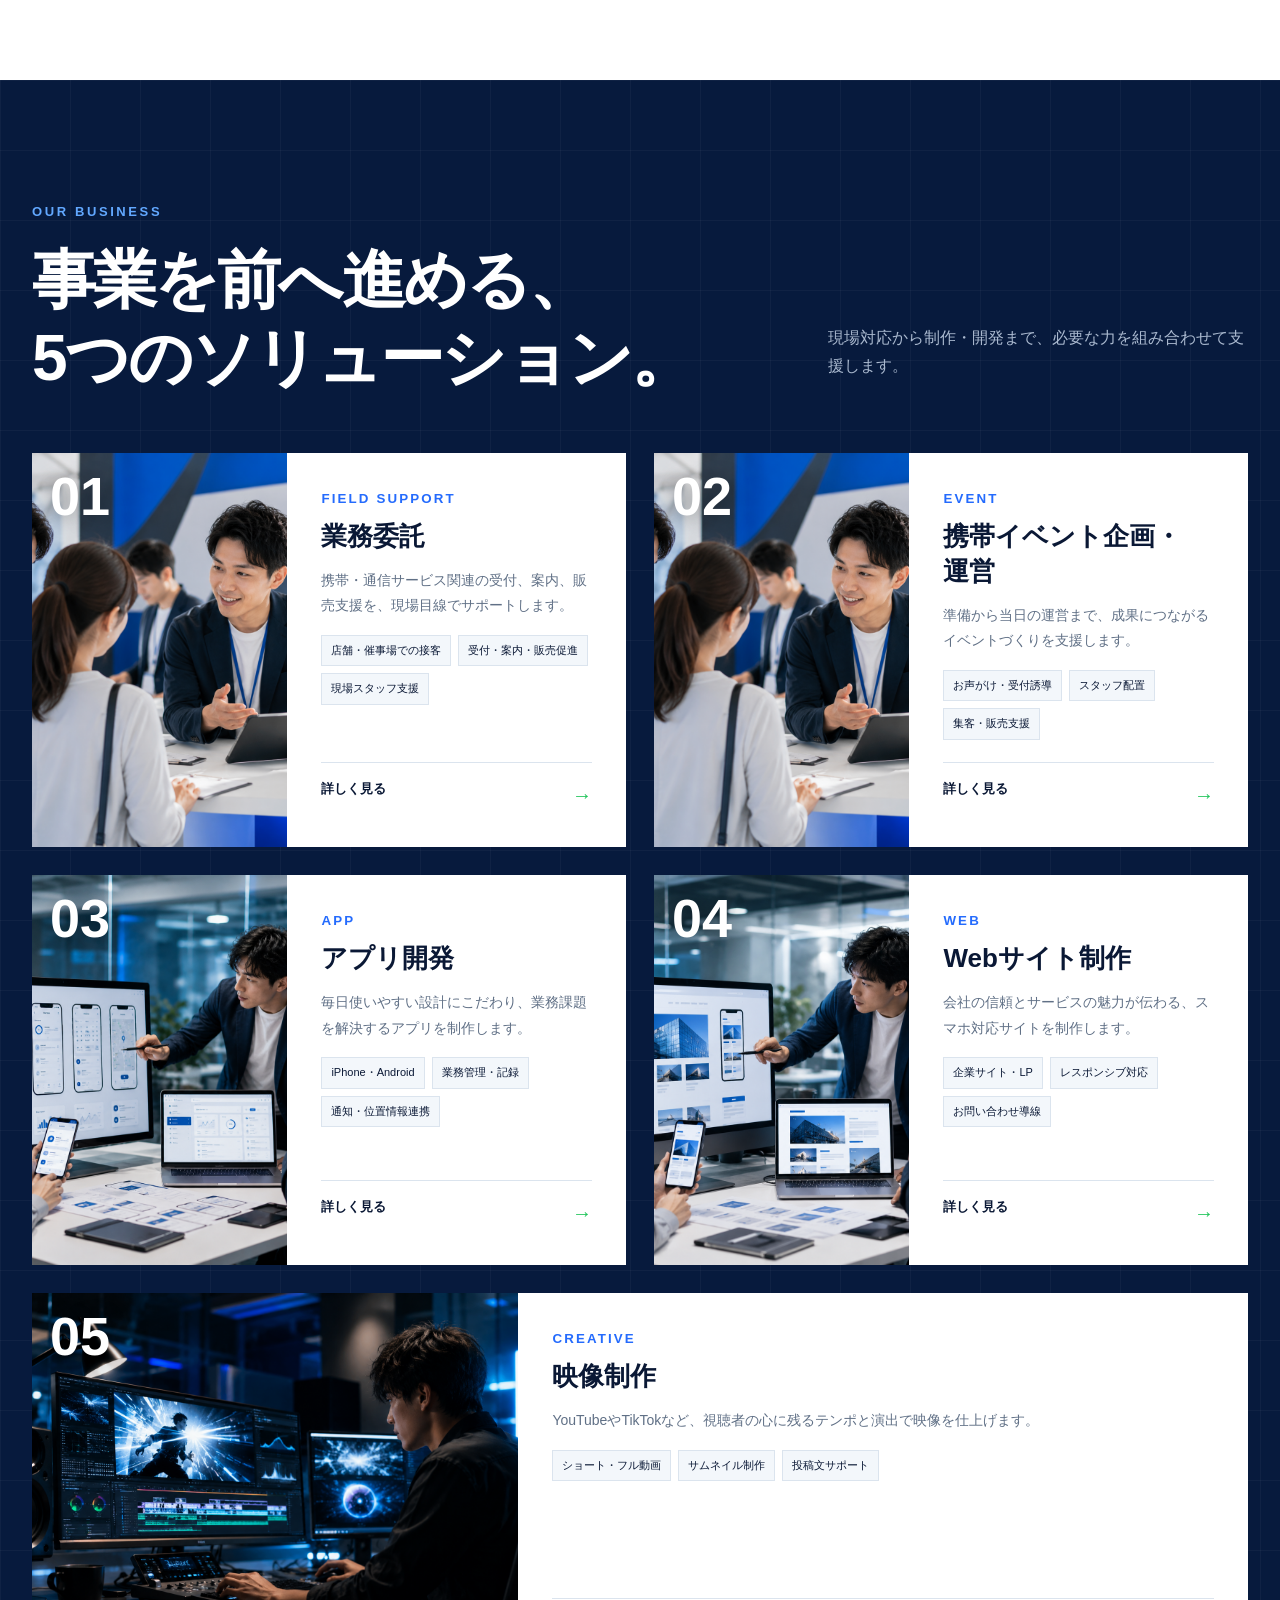
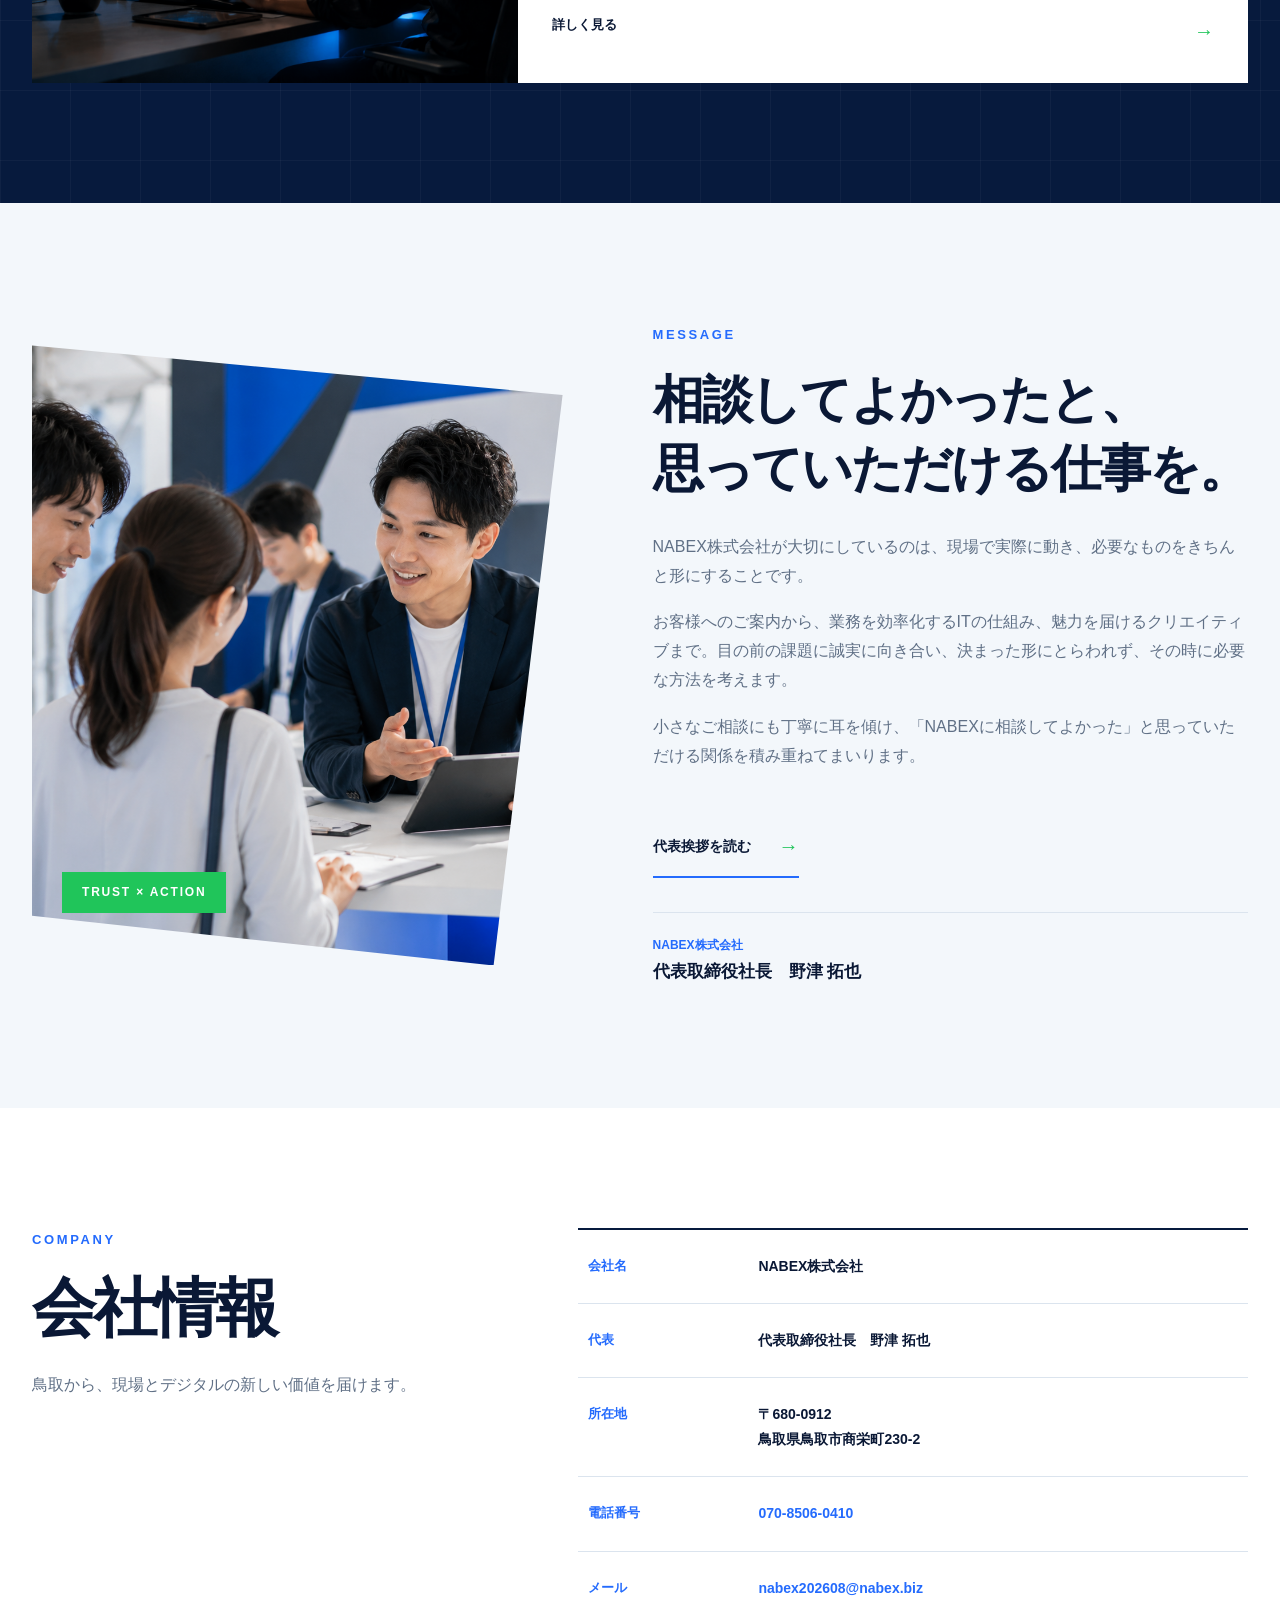
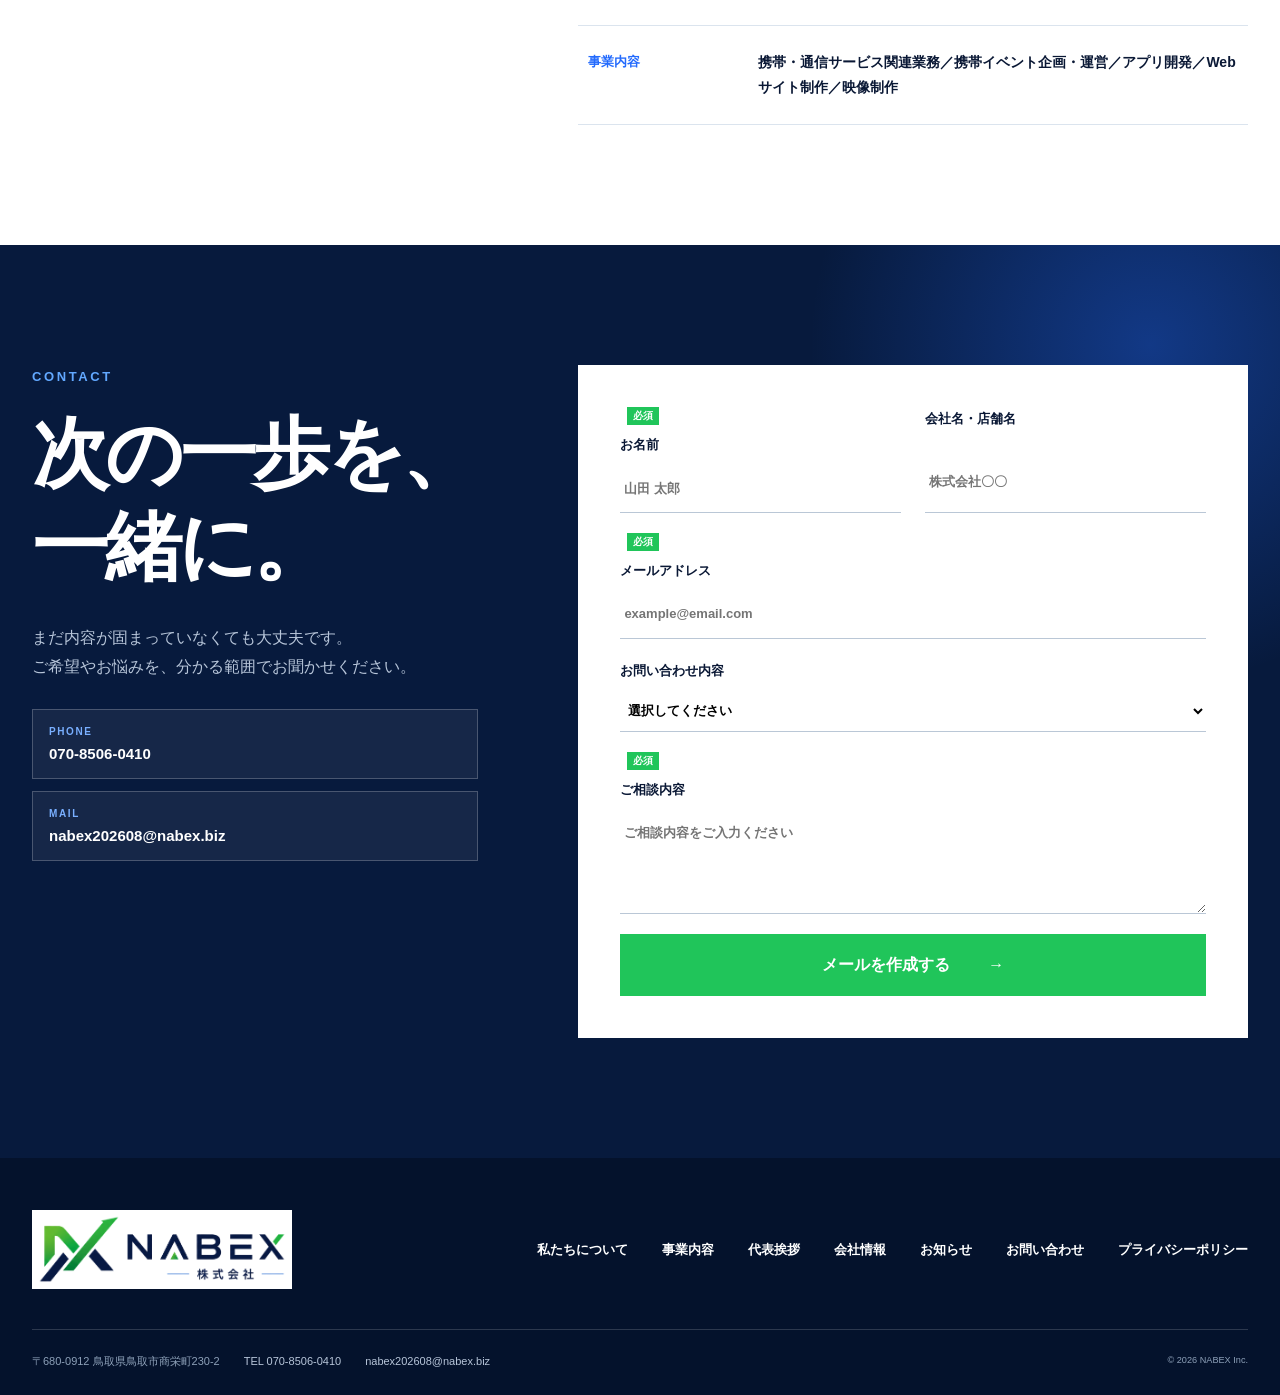
==== commit a6b40d10: "Add files via upload" ====
--- a/index.html
+++ b/index.html
@@ -44,11 +44,11 @@
 
   <section class="message section"><div class="sectionWidth messageGrid"><div class="messagePhoto"><img src="service-outsourcing.png" alt="お客様に説明するスタッフ"><span>TRUST × ACTION</span></div><div class="messageText"><span class="eyebrow">MESSAGE</span><h2>相談してよかったと、<br>思っていただける仕事を。</h2><p>NABEX株式会社が大切にしているのは、現場で実際に動き、必要なものをきちんと形にすることです。</p><p>お客様へのご案内から、業務を効率化するITの仕組み、魅力を届けるクリエイティブまで。目の前の課題に誠実に向き合い、決まった形にとらわれず、その時に必要な方法を考えます。</p><p>小さなご相談にも丁寧に耳を傾け、「NABEXに相談してよかった」と思っていただける関係を積み重ねてまいります。</p><a class="inlineArrow" href="message.html">代表挨拶を読む <span>→</span></a><div class="signature"><span>NABEX株式会社</span><strong>代表取締役社長　野津 拓也</strong></div></div></div></section>
 
-  <section class="company section" id="company"><div class="sectionWidth companyGrid"><div class="sectionHeading"><span class="eyebrow">COMPANY</span><h2>会社情報</h2><p>鳥取から、現場とデジタルの新しい価値を届けます。</p></div><dl><div><dt>会社名</dt><dd>NABEX株式会社</dd></div><div><dt>代表</dt><dd>代表取締役社長　野津 拓也</dd></div><div><dt>所在地</dt><dd>〒680-0912<br>鳥取県鳥取市商栄町230-2</dd></div><div><dt>事業内容</dt><dd>携帯・通信サービス関連業務／携帯イベント企画・運営／アプリ開発／Webサイト制作／映像制作</dd></div></dl></div></section>
+  <section class="company section" id="company"><div class="sectionWidth companyGrid"><div class="sectionHeading"><span class="eyebrow">COMPANY</span><h2>会社情報</h2><p>鳥取から、現場とデジタルの新しい価値を届けます。</p></div><dl><div><dt>会社名</dt><dd>NABEX株式会社</dd></div><div><dt>代表</dt><dd>代表取締役社長　野津 拓也</dd></div><div><dt>所在地</dt><dd>〒680-0912<br>鳥取県鳥取市商栄町230-2</dd></div><div><dt>電話番号</dt><dd><a href="tel:07085060410">070-8506-0410</a></dd></div><div><dt>メール</dt><dd><a href="mailto:nabex202608@nabex.biz">nabex202608@nabex.biz</a></dd></div><div><dt>事業内容</dt><dd>携帯・通信サービス関連業務／携帯イベント企画・運営／アプリ開発／Webサイト制作／映像制作</dd></div></dl></div></section>
 
-  <section class="contact section" id="contact"><div class="contactGlow"></div><div class="sectionWidth contactGrid"><div class="contactCopy"><span class="eyebrow">CONTACT</span><h2><span>次の一歩を、</span><span>一緒に。</span></h2><p>まだ内容が固まっていなくても大丈夫です。<br>ご希望やお悩みを、分かる範囲でお聞かせください。</p></div><form class="contactForm"><div class="formColumns"><label>お名前<span>必須</span><input name="name" required placeholder="山田 太郎"></label><label>会社名・店舗名<input name="company" placeholder="株式会社〇〇"></label></div><label>メールアドレス<span>必須</span><input type="email" name="email" required placeholder="example@email.com"></label><label>お問い合わせ内容<select name="type"><option value="">選択してください</option><option>業務委託</option><option>携帯イベント企画・運営</option><option>アプリ開発</option><option>Webサイト制作</option><option>映像制作</option><option>その他</option></select></label><label>ご相談内容<span>必須</span><textarea name="message" required placeholder="ご相談内容をご入力ください"></textarea></label><button type="submit">入力内容を送信する <span>→</span></button><p class="formSuccess" role="status" hidden>ありがとうございます。お問い合わせ内容を受け付けました。</p></form></div></section>
+  <section class="contact section" id="contact"><div class="contactGlow"></div><div class="sectionWidth contactGrid"><div class="contactCopy"><span class="eyebrow">CONTACT</span><h2><span>次の一歩を、</span><span>一緒に。</span></h2><p>まだ内容が固まっていなくても大丈夫です。<br>ご希望やお悩みを、分かる範囲でお聞かせください。</p><div class="directContact compact"><a href="tel:07085060410"><small>PHONE</small><strong>070-8506-0410</strong></a><a href="mailto:nabex202608@nabex.biz"><small>MAIL</small><strong>nabex202608@nabex.biz</strong></a></div></div><form class="contactForm"><div class="formColumns"><label>お名前<span>必須</span><input name="name" required placeholder="山田 太郎"></label><label>会社名・店舗名<input name="company" placeholder="株式会社〇〇"></label></div><label>メールアドレス<span>必須</span><input type="email" name="email" required placeholder="example@email.com"></label><label>お問い合わせ内容<select name="type"><option value="">選択してください</option><option>業務委託</option><option>携帯イベント企画・運営</option><option>アプリ開発</option><option>Webサイト制作</option><option>映像制作</option><option>その他</option></select></label><label>ご相談内容<span>必須</span><textarea name="message" required placeholder="ご相談内容をご入力ください"></textarea></label><button type="submit">メールを作成する <span>→</span></button><p class="formSuccess" role="status" hidden>入力内容を入れたメール作成画面を開きます。メールソフトから送信してください。</p></form></div></section>
 
-  <footer><div class="sectionWidth footerTop"><a href="index.html"><img src="nabex-logo.png" alt="NABEX株式会社"></a><div><a href="about.html">私たちについて</a><a href="services.html">事業内容</a><a href="message.html">代表挨拶</a><a href="company.html">会社情報</a><a href="news.html">お知らせ</a><a href="contact.html">お問い合わせ</a><a href="privacy.html">プライバシーポリシー</a></div></div><div class="sectionWidth footerBottom"><span>〒680-0912 鳥取県鳥取市商栄町230-2</span><small>© 2026 NABEX Inc.</small></div></footer>
+  <footer><div class="sectionWidth footerTop"><a href="index.html"><img src="nabex-logo.png" alt="NABEX株式会社"></a><div><a href="about.html">私たちについて</a><a href="services.html">事業内容</a><a href="message.html">代表挨拶</a><a href="company.html">会社情報</a><a href="news.html">お知らせ</a><a href="contact.html">お問い合わせ</a><a href="privacy.html">プライバシーポリシー</a></div></div><div class="sectionWidth footerBottom"><div class="footerInfo"><span>〒680-0912 鳥取県鳥取市商栄町230-2</span><a href="tel:07085060410">TEL 070-8506-0410</a><a href="mailto:nabex202608@nabex.biz">nabex202608@nabex.biz</a></div><small>© 2026 NABEX Inc.</small></div></footer>
 </main>
 </body>
 </html>
--- a/style.css
+++ b/style.css
@@ -20,6 +20,11 @@
 .newsPageGrid{display:grid;grid-template-columns:240px 1fr;gap:80px}.newsPageGrid>aside{display:flex;flex-direction:column}.newsPageGrid>aside span{color:var(--blue);font-size:13px;font-weight:900;letter-spacing:.15em}.newsPageGrid>aside strong{font-size:20px}.newsList{border-top:2px solid var(--navy)}.newsList article{padding:42px 12px;border-bottom:1px solid var(--line)}.newsList article>div{display:flex;gap:18px;align-items:center}.newsList time{color:var(--blue);font-size:13px;font-weight:800}.newsList article>div span{padding:3px 9px;background:var(--pale);font-size:10px;font-weight:800}.newsList h2{font-size:23px;line-height:1.6;margin:18px 0 12px}.newsList p{color:var(--muted);font-size:14px;margin:0}.emptyNews{padding:34px 12px;color:#8a97a8;font-size:13px;border-bottom:1px solid var(--line)}
 .contactPage{padding-top:100px}.contactNotes{margin-top:38px;padding-top:24px;border-top:1px solid rgba(255,255,255,.18)}.contactNotes strong{font-size:14px}.contactNotes ul{padding-left:1.2em;color:#b7c5d9;font-size:13px}.privacyCheck{display:flex!important;grid-template-columns:auto 1fr!important;align-items:center;gap:10px!important;font-weight:600!important}.privacyCheck input{width:18px!important;height:18px}.privacyCheck span{position:static!important;background:none!important;color:var(--ink)!important;font-size:12px!important;padding:0!important;margin:0!important;grid-row:auto!important;grid-column:auto!important}.privacyCheck a{color:var(--blue);text-decoration:underline}
 .legalBody{max-width:900px}.legalBody>p:first-child{font-size:17px;font-weight:650;line-height:2}.legalBody article{margin-top:48px}.legalBody h2{font-size:22px;margin:0 0 15px;padding-bottom:12px;border-bottom:1px solid var(--line)}.legalBody p,.legalBody li{color:var(--muted);font-size:14px}.legalBody a{color:var(--blue);text-decoration:underline}.policyDate{text-align:right;margin-top:55px}
+
+/* Public contact information */
+.company dd a,.companyPage dd a{color:var(--blue);font-weight:800}.company dd a:hover,.companyPage dd a:hover{text-decoration:underline}
+.directContact{display:grid;gap:12px;margin-top:30px}.directContact a{display:flex;flex-direction:column;gap:2px;padding:18px 20px;border:1px solid rgba(255,255,255,.22);background:rgba(255,255,255,.06);transition:.25s}.directContact a:hover{border-color:var(--green);background:rgba(32,197,90,.1);transform:translateY(-2px)}.directContact small{color:#79afff;font-size:10px;font-weight:900;letter-spacing:.16em}.directContact strong{color:#fff;font-size:18px;line-height:1.45;overflow-wrap:anywhere}.directContact span{color:#aebed3;font-size:11px;margin-top:4px}.directContact.compact{margin-top:28px}.directContact.compact a{padding:13px 16px}.directContact.compact strong{font-size:15px}
+.footerInfo{display:flex;align-items:center;flex-wrap:wrap;gap:10px 24px}.footerInfo a{color:#b7c5d9;transition:.2s}.footerInfo a:hover{color:var(--green)}
 @keyframes visualIn{from{opacity:0;transform:translateX(60px)}to{opacity:1;transform:none}}@keyframes lineIn{from{opacity:0;clip-path:inset(100% 0 0 0)}to{opacity:1;clip-path:inset(0)}}
 @media(max-width:1100px){.nav{gap:20px}.brand img{width:235px}.hero{grid-template-columns:1fr;min-height:auto}.heroCopy{padding:96px 7vw 50px}.heroVisual{height:560px;clip-path:polygon(0 12%,100% 0,100% 100%,0 100%)}.aboutGrid,.messageGrid,.companyGrid,.contactGrid{gap:50px}.serviceCard{grid-template-columns:1fr}.serviceImage{height:250px}.serviceCard:last-child{grid-template-columns:1fr}.serviceCard:last-child .serviceImage{height:300px}}
 @media(max-width:820px){html{scroll-padding-top:72px}.sectionWidth{width:min(100% - 36px,1240px)}.section{padding:78px 0}.header{height:72px}.headerInner{width:calc(100% - 32px)}.brand img{width:190px;height:54px}.menuButton{display:grid;gap:5px;background:none;border:0;padding:10px;cursor:pointer}.menuButton span{width:26px;height:2px;background:var(--navy)}.nav{display:none;position:absolute;top:72px;left:0;right:0;background:#fff;padding:24px;box-shadow:0 16px 30px rgba(7,26,61,.16);align-items:stretch}.navOpen{display:grid;gap:8px}.nav a{padding:10px}.navContact{margin-top:8px}.hero{padding-top:72px}.heroCopy{padding:72px 24px 44px}.hero h1{font-size:clamp(46px,10vw,68px)}.heroServiceList{grid-template-columns:repeat(2,1fr)}.heroServiceList a:nth-child(3){border-left:0}.newsInner{height:auto;padding:24px 0;grid-template-columns:100px 1fr 30px}.news time{grid-column:2}.news p{grid-column:1/3;margin:0}.news a{grid-column:3;grid-row:1/3}.aboutGrid,.messageGrid,.companyGrid,.contactGrid{grid-template-columns:1fr}.values{margin-top:35px}.businessHead{display:block}.businessHead>p{margin-top:20px}.serviceGrid{grid-template-columns:1fr}.serviceCard:last-child{grid-column:auto}.messagePhoto{height:440px}.companyGrid{gap:45px}.contactGrid{gap:45px}.footerTop{align-items:flex-start}.footerTop>div{display:grid;grid-template-columns:1fr 1fr}}
@@ -68,4 +73,5 @@
 }
 @media(max-width:560px){
   .subHero{min-height:430px;padding:125px 0 62px}.subHero h1{font-size:43px}.subHero p{font-size:15px}.breadcrumbs{margin-bottom:30px}.subHero.compactHero{min-height:350px}.contentSection{padding:72px 0}.splitLead{gap:35px}.missionStatement{padding:30px 22px}.missionStatement strong{font-size:24px}.valueCards article{padding:32px 24px}.workStyle{gap:35px}.workStyle li{grid-template-columns:42px 1fr}.workStyle li>span{grid-template-columns:1fr;gap:3px}.pageCta{padding:72px 0}.pageCta h2{font-size:36px}.serviceIndex{grid-template-columns:1fr;margin-top:0;width:100%;box-shadow:none}.serviceIndex a{min-height:80px;display:grid;grid-template-columns:40px 1fr;align-items:center}.serviceDetails{gap:78px}.serviceDetailImage{height:300px}.serviceDetailImage span{font-size:54px}.serviceDetailBody .lead{font-size:18px}.serviceDetailBody ul{grid-template-columns:1fr}.flowCards{grid-template-columns:1fr}.flowCards li{min-height:165px}.messageLong aside{display:block}.messagePortrait{height:350px}.representative{margin-bottom:10px}.messageLong article h2{font-size:38px}.messageLong blockquote{margin:35px 0;padding:28px 22px;font-size:23px}.companyPage dl>div{grid-template-columns:1fr;gap:5px;padding:19px 5px}.newsList h2{font-size:19px}.contactPage{padding-top:70px}.legalBody article{margin-top:38px}.legalBody h2{font-size:19px}
+  .footerInfo{display:grid;gap:8px}.directContact strong{font-size:15px}
 }
